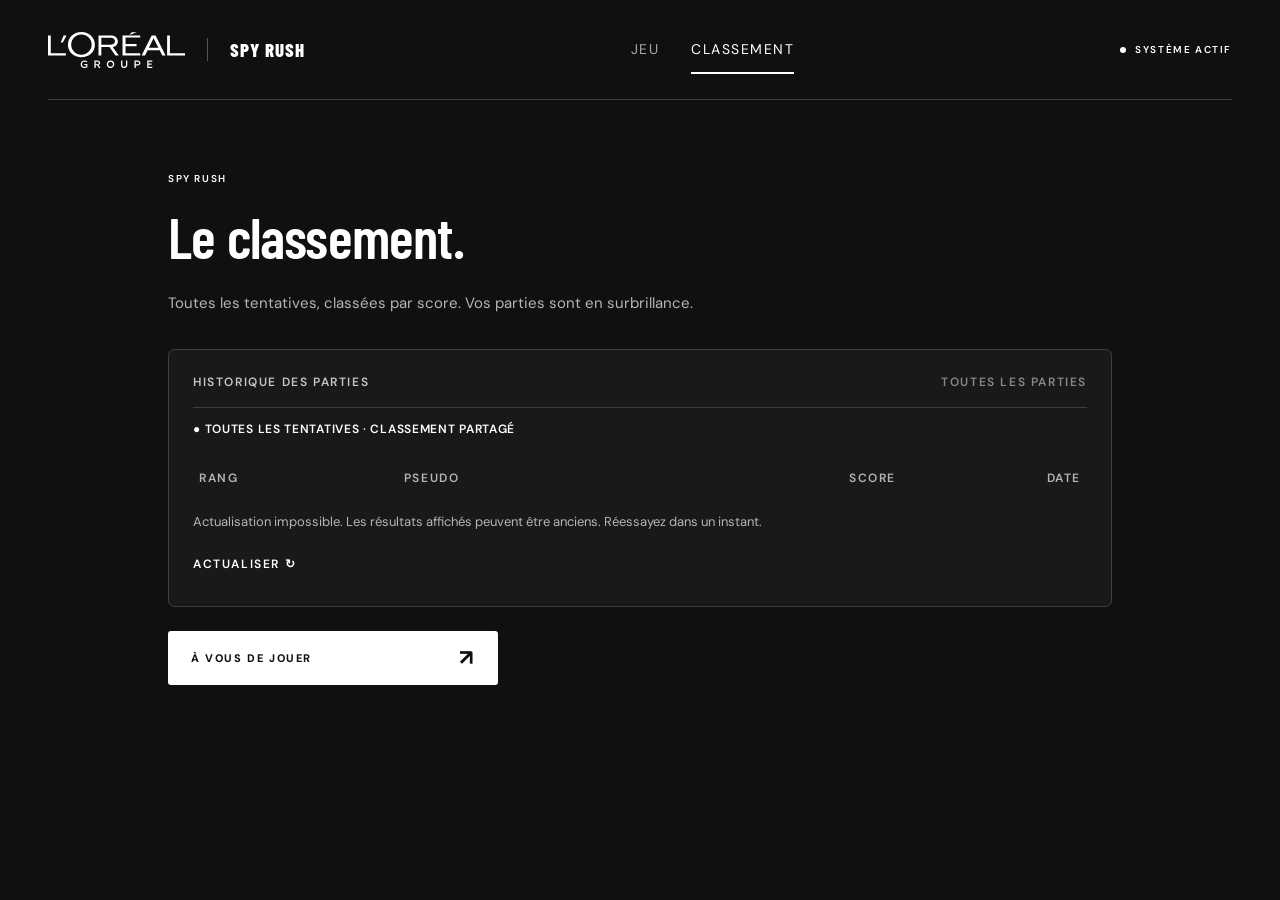
==== classement.html @ 4ac6b14a "Add Spy Rush game with SQLite leaderboard and VPS deployment" ====
<!doctype html><html lang="fr"><head><meta charset="utf-8"><meta name="viewport" content="width=device-width,initial-scale=1"><meta name="theme-color" content="#111111"><title>Classement — Spy Rush · L’Oréal</title><link rel="stylesheet" href="style.css?v=3"></head><body><header class="site-header"><a class="brand" href="./" aria-label="Spy Rush, accueil"><img class="loreal-logo" src="assets/loreal-logo.svg" alt="L’Oréal Groupe"><span class="game-brand">SPY RUSH</span></a><nav class="main-nav" aria-label="Navigation principale"><a href="index.html">Jeu</a><a href="classement.html" aria-current="page">Classement</a></nav><span class="status"><i></i> SYSTÈME ACTIF</span></header><main class="ranking-page"><div class="eyebrow">SPY RUSH</div><h1>Le classement.</h1><p class="lead">Toutes les tentatives, classées par score. Vos parties sont en surbrillance.</p><section class="leaderboard-panel"><div class="panel-heading"><span>HISTORIQUE DES PARTIES</span><span id="attempt-count">TOUTES LES PARTIES</span></div><div id="board-mode" class="board-mode"></div><div class="table-scroll"><table><thead><tr><th scope="col">RANG</th><th scope="col">PSEUDO</th><th scope="col">SCORE</th><th scope="col">DATE</th></tr></thead><tbody id="leaderboard"></tbody></table></div><p id="board-status" class="muted" role="status"></p><p id="updated-at" class="muted"></p><button id="refresh-board" class="text-button">ACTUALISER ↻</button></section><a class="primary ranking-play" href="index.html">À VOUS DE JOUER <span>↗</span></a></main><script src="leaderboard.js?v=3"></script><script src="ranking.js?v=3"></script></body></html>
---- style.css ----
@import url('https://fonts.googleapis.com/css2?family=Barlow+Condensed:wght@500;600;700;800&family=DM+Sans:wght@400;500;600;700&display=swap');
:root{color-scheme:dark;--bg:#151515;--panel:#1e1e1e;--line:#3c3c3c;--text:#eeeeee;--muted:#9c9c9c;--lime:#e7e7e7;--red:#f39782;--display:'Barlow Condensed','Arial Narrow',Impact,sans-serif;--body:'DM Sans',Arial,sans-serif}*{box-sizing:border-box}body{margin:0;background:var(--bg);color:var(--text);font-family:var(--body);min-height:100svh;background-image:radial-gradient(ellipse at 80% 35%,#31313155,transparent 55%)}button,input{font:inherit}button,a,input{-webkit-tap-highlight-color:transparent}button{cursor:pointer}button:disabled{opacity:.5;cursor:default}button:focus-visible,a:focus-visible,input:focus-visible{outline:3px solid var(--lime);outline-offset:5px}[hidden]{display:none!important}.site-header{height:100px;margin:0 auto;width:calc(100% - 96px);max-width:1320px;display:flex;align-items:center;justify-content:space-between;border-bottom:1px solid var(--line)}.brand{color:var(--text);text-decoration:none;font:800 27px var(--display);letter-spacing:1px;display:flex;align-items:center;gap:10px}.brand-icon{color:var(--lime);font-size:36px}.brand-dot{height:6px;width:6px;background:var(--lime);border-radius:50%;align-self:flex-start;margin-top:10px}.header-tag,.status,.eyebrow,.panel-heading,.micro,.bottom-strip,.label,.game-footer,.site-footer,.board-mode,th,.stats span,form label,.text-button{font-size:10px;font-weight:600;letter-spacing:1.6px}.header-tag{color:var(--muted)}.header-tag span{margin:0 15px;color:#5b5b5b}.status{color:var(--lime);display:flex;gap:9px;align-items:center}i,.eyebrow>span{display:inline-block;width:6px;height:6px;background:var(--lime);border-radius:50%}main{max-width:1200px;margin:auto;padding:72px 28px 40px}.home{display:grid;grid-template-columns:1.15fr 1fr;gap:60px;align-items:center}.eyebrow{color:var(--lime);display:flex;align-items:center;gap:10px}h1{font:600 clamp(44px,4.5vw,68px)/1.04 var(--display);letter-spacing:-.8px;margin:26px 0 24px}h1 em{font-style:normal;color:var(--lime)}.lead{font-size:14px;line-height:1.9;color:var(--muted)}.mission-meta{display:flex;gap:33px;margin:32px 0}.mission-meta span{font-size:9px;letter-spacing:1.3px;color:var(--muted);display:flex;align-items:center;gap:9px}.mission-meta b{font:500 31px var(--display);color:var(--text)}.primary{background:var(--lime);border:0;border-radius:3px;color:#202020;padding:19px 23px;display:flex;gap:30px;align-items:center;justify-content:space-between;font-size:11px;letter-spacing:1.6px;font-weight:800;min-width:290px;transition:background .2s,transform .2s}.primary:hover{background:#f4f4f4;transform:translateY(-2px)}.primary span{font-size:22px;line-height:16px}.micro{font-size:8px;color:#888888;margin-top:17px;letter-spacing:1px}.briefing{background:#202020b3;border:1px solid var(--line);border-radius:7px;padding:23px}.panel-heading{display:flex;align-items:center;justify-content:space-between;gap:12px;color:#c6c6c6;font-size:9px;margin-bottom:17px}.small-dot{margin-right:7px}.panel-heading>span:last-child{color:#888888}.target-guide{display:grid;gap:7px}.guide-card{display:flex;align-items:center;gap:14px;border:1px solid #3e3e3e;background:#292929;border-radius:3px;height:80px;padding:0 16px 0 8px}.guide-card.bad{background:#262626;border-color:#3c3c3c}.guide-art{width:58px;height:74px;flex-shrink:0}.guide-art svg{width:100%;height:100%}.guide-copy{display:flex;flex-direction:column;gap:6px}.guide-copy strong{font-size:12px;font-weight:500}.guide-copy span{font-size:10px;color:var(--muted)}.guide-card>b{margin-left:auto;color:var(--lime);font:600 27px var(--display)}.guide-card.bad>b{color:var(--red)}.briefing-note{display:flex;gap:10px;margin-top:15px;color:var(--muted);font-size:10px;line-height:1.7}.briefing-note>span{font-size:16px;color:var(--lime)}.briefing-note p{margin:0}.briefing-note strong{color:#d4d4d4;font-weight:500}.bottom-strip{grid-column:1/-1;border-top:1px solid var(--line);display:flex;justify-content:space-between;padding-top:24px;color:var(--muted);font-size:8px;letter-spacing:1.2px}.bottom-strip i{margin-right:9px;width:4px;height:4px}.site-footer{max-width:1320px;margin:18px auto 0;padding:24px 48px;display:flex;justify-content:space-between;color:#6e6e6e;font-size:8px;letter-spacing:1.1px}.muted{color:var(--muted)}#game{max-width:860px;margin:auto;--accent:var(--lime)}#game[data-level="2"]{--accent:#f0c36f}#game[data-level="3"]{--accent:var(--red)}.game-heading{display:flex;justify-content:space-between;align-items:center}.game-heading #level{color:var(--accent);font-size:11px;letter-spacing:2px}.hud{display:flex;justify-content:space-between;margin:25px 0 16px}.label{display:block;color:var(--muted);font-size:9px}.hud strong{display:block;font:600 64px/1.1 var(--display);font-variant-numeric:tabular-nums}.time-block{text-align:right;color:var(--accent)}.time-track{height:3px;background:var(--line);margin-bottom:24px}.time-track>div{height:100%;background:var(--accent)}.arena-wrap{position:relative}.arena{position:relative;display:grid;grid-template-columns:repeat(4,1fr);gap:12px}.slot{position:relative;height:145px;border:1px solid #3d3d3d;background:radial-gradient(ellipse at bottom,#313131,#1f1f1f 70%);border-radius:5px}.slot:before{content:attr(data-number);position:absolute;top:9px;left:10px;font-size:9px;color:#535353;letter-spacing:1px}.target{position:absolute;inset:0;display:flex;align-items:center;justify-content:center;width:100%;height:100%;background:none;border:0;padding:4px;touch-action:manipulation;animation:pop-in var(--pop-duration) ease-out both}.target svg{height:100%;max-width:100%;pointer-events:none}.target.leaving{animation:pop-out .1s ease-in both}.feedback{position:absolute;transform:translate(-50%,-50%);z-index:5;pointer-events:none;color:var(--lime);font:700 35px var(--display);text-shadow:0 2px 10px #000;animation:float .65s ease-out forwards}.feedback.negative{color:var(--red)}.game-footer{display:flex;justify-content:space-between;gap:20px;margin-top:24px;font-size:8px;color:var(--muted)}.level-banner{position:absolute;top:40%;left:0;right:0;text-align:center;pointer-events:none;opacity:0;font:700 48px var(--display);color:var(--accent);text-shadow:0 3px 16px #000}.announce{animation:announce 1.3s ease-out}.urgent #timer{animation:blink .5s infinite alternate}.shake{animation:shake .22s ease-out}.end{display:grid;grid-template-columns:1fr 1fr;gap:70px;max-width:950px;margin:auto}.end h2{font:600 48px var(--display);margin:18px 0 8px}.end .muted{font-size:12px;line-height:1.8}.final-score{margin:30px 0;display:flex;flex-direction:column;gap:4px}.final-score strong{font:600 88px/1 var(--display);color:var(--lime)}.final-score>span:last-child{font-size:9px;letter-spacing:3px;color:var(--muted)}.stats{display:flex;justify-content:space-between;padding:19px 0;border-top:1px solid var(--line);border-bottom:1px solid var(--line);margin-bottom:26px}.stats strong{display:block;font:600 28px var(--display);margin-bottom:6px}.stats span{font-size:8px;color:var(--muted)}form label{font-size:9px;color:var(--muted)}.form-row{display:flex;margin-top:10px;gap:8px}input{width:100%;min-width:0;padding:15px;background:var(--panel);color:var(--text);border:1px solid var(--line);border-radius:3px}.form-row button{border:0;border-radius:3px;color:var(--bg);background:var(--lime);width:54px;font-size:22px;flex-shrink:0}.form-status{font-size:11px;color:var(--lime);min-height:30px;line-height:1.5}.result-panel .primary{width:100%}.leaderboard-panel{border:1px solid var(--line);border-radius:6px;padding:24px;align-self:start;background:#1f1f1fa0}.board-mode{color:var(--lime);font-size:8px;letter-spacing:.7px;padding:13px 0;border-top:1px solid var(--line)}table{border-collapse:collapse;width:100%;text-align:left;margin-top:8px}th{font-size:8px;color:var(--muted);padding:12px 6px}td{padding:14px 6px;font-size:12px;border-bottom:1px solid #373737;overflow-wrap:anywhere}td:first-child{color:var(--muted);font-size:10px}td:last-child,th:last-child{text-align:right}td:last-child{font:500 21px var(--display)}.player-row{background:#dddddd20;color:var(--lime)}.text-button{padding:10px 0;border:0;background:transparent;color:var(--lime);font-size:9px}@keyframes pop-in{from{opacity:0;transform:translateY(12px) scale(.75)}to{opacity:1;transform:none}}@keyframes pop-out{to{opacity:0;transform:scale(.7)}}@keyframes float{to{opacity:0;transform:translate(-50%,-160%)}}@keyframes shake{25%{transform:translateX(-5px)}75%{transform:translateX(5px)}}@keyframes blink{to{opacity:.4}}@keyframes announce{10%,65%{opacity:1;transform:scale(1)}0%,100%{opacity:0;transform:scale(1.1)}}
@media(min-width:1450px){main{padding-top:100px}}@media(max-width:900px){.home{gap:30px}.site-header{width:calc(100% - 48px);height:80px}.header-tag{display:none}.mission-meta{gap:18px}main{padding-top:45px}.end{gap:30px}.site-footer{padding:24px}.bottom-strip>span:last-child{display:none}}@media(max-width:640px){main{padding:32px 20px 18px}.site-header{width:calc(100% - 40px);height:72px}.brand{font-size:23px}.status{font-size:8px;letter-spacing:1px}.home,.end{grid-template-columns:1fr;gap:32px}h1{font-size:47px;margin-top:23px}.eyebrow{font-size:8px;letter-spacing:1.1px}.lead{font-size:12px}.desktop{display:none}.mission-meta{gap:26px;margin:26px 0}.mission-meta span{font-size:8px}.primary{width:100%;min-width:0}.micro{font-size:7px;letter-spacing:.7px}.briefing{padding:17px}.guide-card{height:75px}.bottom-strip{padding-top:20px;font-size:7px}.site-footer{padding:20px;font-size:7px}.site-footer>span:last-child{display:none}.arena{grid-template-columns:repeat(3,1fr);gap:8px}.slot{height:112px}.hud strong{font-size:52px}.hud{margin-top:20px}.time-track{margin-bottom:16px}.game-footer{font-size:7px;line-height:1.6}.game-footer>span:last-child{display:none}.end h2{font-size:43px}.leaderboard-panel{padding:20px}}
@media(prefers-reduced-motion:reduce){*,*:before,*:after{scroll-behavior:auto!important}.target{animation:none}.target.leaving{opacity:.3}.shake{animation:none}.urgent #timer{animation:none;color:var(--red)}.feedback{animation:float .15s forwards}.announce{animation:announce 1.3s linear}.primary{transition:none}}

/* L’Oréal Groupe: monochrome identity, original logo proportions. */
:root{--bg:#101010;--panel:#1b1b1b;--line:#3d3d3d;--text:#fff;--muted:#b5b5b5;--lime:#fff}
body{background:#101010}.site-header{gap:24px}.brand{gap:22px}.loreal-logo{width:137px;height:36px;filter:invert(1);object-fit:contain}.game-brand{font-size:19px;border-left:1px solid #555;padding-left:22px;white-space:nowrap}.main-nav{display:flex;gap:32px;align-items:center}.main-nav a{color:#aaa;text-decoration:none;text-transform:uppercase;font-size:14px;letter-spacing:1.5px;padding:14px 0;border-bottom:2px solid transparent}.main-nav a:hover,.main-nav a[aria-current=page]{color:#fff;border-color:#fff}.primary{background:#fff;color:#111}.primary:hover{background:#dedede}.form-row button{color:#111}.briefing,.leaderboard-panel{background:#191919}.guide-card,.guide-card.bad{background:#242424;border-color:#414141}.guide-card.good>b{color:#fff}.guide-art svg,.target svg{filter:grayscale(1)}.target{color:#fff}.slot{background:radial-gradient(ellipse at bottom,#383838,#191919 70%);border-color:#424242}.slot:before{color:#999}.player-row{background:#ffffff16;color:#fff}.player-note{font-size:12px;color:var(--muted);line-height:1.6;margin:10px 0 18px}#player-form{max-width:390px}#player-name{margin-top:10px}#player-form label{font-size:12px}.ranking-page{max-width:860px}.ranking-page h1{margin:22px 0}.ranking-page .leaderboard-panel{margin-top:32px}.ranking-play{max-width:330px;margin-top:24px;text-decoration:none}.ranking-page td{font-size:16px;padding:20px 10px}.ranking-page td:last-child{font-size:25px}.ranking-page th{font-size:12px}.ranking-page .muted{font-size:13px;line-height:1.7}.ranking-page .board-mode,.ranking-page .panel-heading,.ranking-page .text-button{font-size:12px}.feedback{color:#fff}
@media(max-width:640px){.site-header{height:auto;min-height:112px;flex-wrap:wrap;gap:10px;padding:17px 0 10px}.brand{gap:14px}.loreal-logo{width:112px;height:30px}.game-brand{font-size:17px;padding-left:14px}.main-nav{order:3;width:100%;gap:28px}.main-nav a{font-size:13px;padding:8px 0}.status{font-size:7px;letter-spacing:.4px}.ranking-page td{font-size:14px}.ranking-page th{font-size:10px}.ranking-page .board-mode{font-size:10px}.ranking-page .leaderboard-panel{padding:16px}}
/* Attempt history: distinguish this browser's player, including repeated names. */
.table-scroll{overflow-x:auto}.end .table-scroll{max-height:530px;overflow:auto}.player-row{background:#ffffff20}.player-row td:first-child{box-shadow:inset 3px 0 #fff;color:#fff}.ranking-page td:nth-child(3){font:500 25px var(--display);text-align:right}.ranking-page td:last-child{font:400 12px var(--body);color:var(--muted);white-space:nowrap}.ranking-page th:nth-child(3){text-align:right}.ranking-page{max-width:1000px}.ranking-page .lead{font-size:15px}
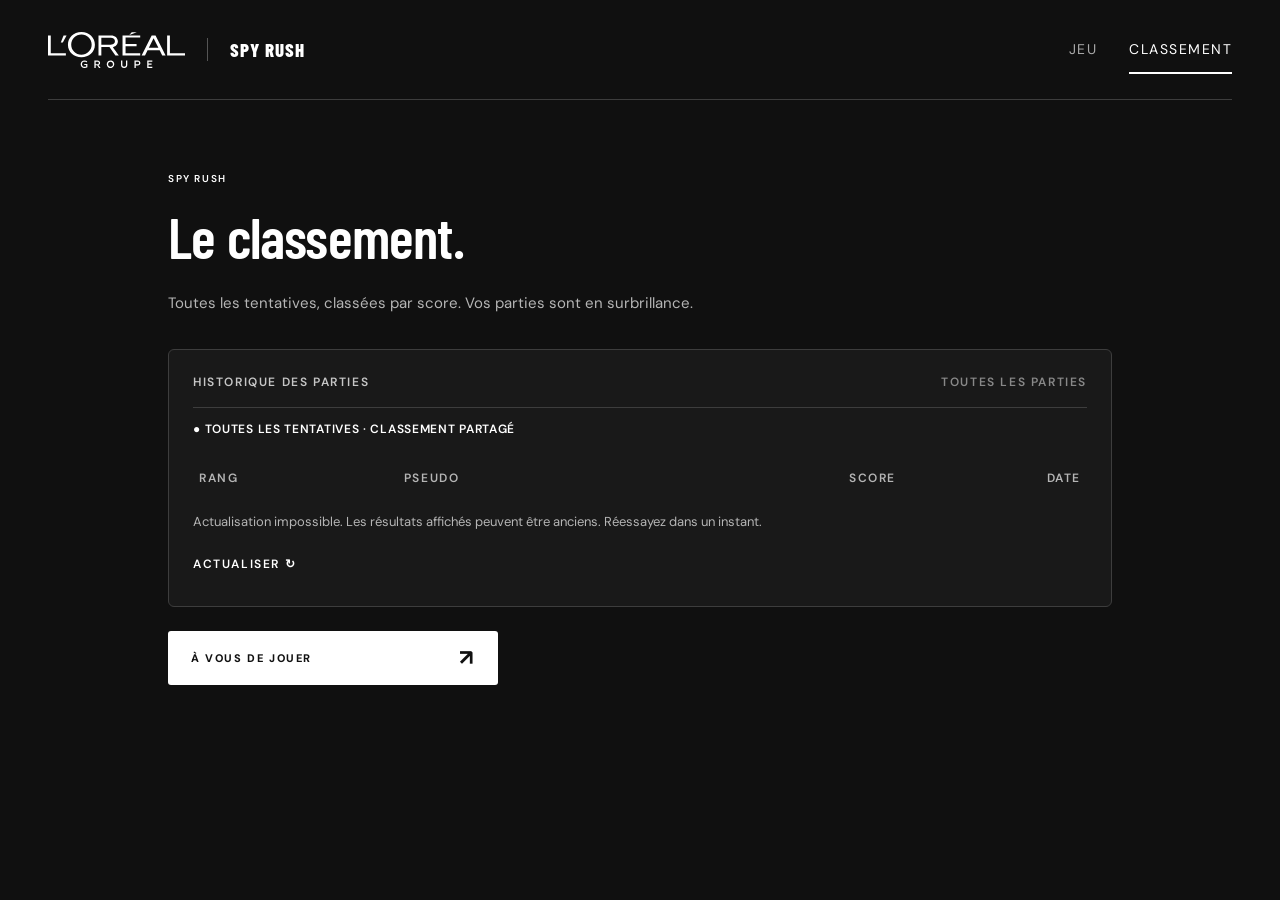
==== commit a3ce38bd: "Update targets, simplify screens and add click sound effects" ====
--- a/classement.html
+++ b/classement.html
@@ -1 +1 @@
-<!doctype html><html lang="fr"><head><meta charset="utf-8"><meta name="viewport" content="width=device-width,initial-scale=1"><meta name="theme-color" content="#111111"><title>Classement — Spy Rush · L’Oréal</title><link rel="stylesheet" href="style.css?v=3"></head><body><header class="site-header"><a class="brand" href="./" aria-label="Spy Rush, accueil"><img class="loreal-logo" src="assets/loreal-logo.svg" alt="L’Oréal Groupe"><span class="game-brand">SPY RUSH</span></a><nav class="main-nav" aria-label="Navigation principale"><a href="index.html">Jeu</a><a href="classement.html" aria-current="page">Classement</a></nav><span class="status"><i></i> SYSTÈME ACTIF</span></header><main class="ranking-page"><div class="eyebrow">SPY RUSH</div><h1>Le classement.</h1><p class="lead">Toutes les tentatives, classées par score. Vos parties sont en surbrillance.</p><section class="leaderboard-panel"><div class="panel-heading"><span>HISTORIQUE DES PARTIES</span><span id="attempt-count">TOUTES LES PARTIES</span></div><div id="board-mode" class="board-mode"></div><div class="table-scroll"><table><thead><tr><th scope="col">RANG</th><th scope="col">PSEUDO</th><th scope="col">SCORE</th><th scope="col">DATE</th></tr></thead><tbody id="leaderboard"></tbody></table></div><p id="board-status" class="muted" role="status"></p><p id="updated-at" class="muted"></p><button id="refresh-board" class="text-button">ACTUALISER ↻</button></section><a class="primary ranking-play" href="index.html">À VOUS DE JOUER <span>↗</span></a></main><script src="leaderboard.js?v=3"></script><script src="ranking.js?v=3"></script></body></html>+<!doctype html><html lang="fr"><head><meta charset="utf-8"><meta name="viewport" content="width=device-width,initial-scale=1"><meta name="theme-color" content="#111111"><title>Classement — Spy Rush · L’Oréal</title><link rel="stylesheet" href="style.css?v=4"></head><body><header class="site-header"><a class="brand" href="./" aria-label="Spy Rush, accueil"><img class="loreal-logo" src="assets/loreal-logo.svg" alt="L’Oréal Groupe"><span class="game-brand">SPY RUSH</span></a><nav class="main-nav" aria-label="Navigation principale"><a href="index.html">Jeu</a><a href="classement.html" aria-current="page">Classement</a></nav></header><main class="ranking-page"><div class="eyebrow">SPY RUSH</div><h1>Le classement.</h1><p class="lead">Toutes les tentatives, classées par score. Vos parties sont en surbrillance.</p><section class="leaderboard-panel"><div class="panel-heading"><span>HISTORIQUE DES PARTIES</span><span id="attempt-count">TOUTES LES PARTIES</span></div><div id="board-mode" class="board-mode"></div><div class="table-scroll"><table><thead><tr><th scope="col">RANG</th><th scope="col">PSEUDO</th><th scope="col">SCORE</th><th scope="col">DATE</th></tr></thead><tbody id="leaderboard"></tbody></table></div><p id="board-status" class="muted" role="status"></p><p id="updated-at" class="muted"></p><button id="refresh-board" class="text-button">ACTUALISER ↻</button></section><a class="primary ranking-play" href="index.html">À VOUS DE JOUER <span>↗</span></a></main><script src="leaderboard.js?v=4"></script><script src="ranking.js?v=4"></script></body></html>
--- a/style.css
+++ b/style.css
@@ -9,3 +9,6 @@
 @media(max-width:640px){.site-header{height:auto;min-height:112px;flex-wrap:wrap;gap:10px;padding:17px 0 10px}.brand{gap:14px}.loreal-logo{width:112px;height:30px}.game-brand{font-size:17px;padding-left:14px}.main-nav{order:3;width:100%;gap:28px}.main-nav a{font-size:13px;padding:8px 0}.status{font-size:7px;letter-spacing:.4px}.ranking-page td{font-size:14px}.ranking-page th{font-size:10px}.ranking-page .board-mode{font-size:10px}.ranking-page .leaderboard-panel{padding:16px}}
 /* Attempt history: distinguish this browser's player, including repeated names. */
 .table-scroll{overflow-x:auto}.end .table-scroll{max-height:530px;overflow:auto}.player-row{background:#ffffff20}.player-row td:first-child{box-shadow:inset 3px 0 #fff;color:#fff}.ranking-page td:nth-child(3){font:500 25px var(--display);text-align:right}.ranking-page td:last-child{font:400 12px var(--body);color:var(--muted);white-space:nowrap}.ranking-page th:nth-child(3){text-align:right}.ranking-page{max-width:1000px}.ranking-page .lead{font-size:15px}
+
+/* Descriptions longues et relance immédiate. */
+.guide-card{height:auto;min-height:80px;padding-top:8px;padding-bottom:8px}.guide-copy{min-width:0}.guide-copy span{line-height:1.5}.guide-card>b{flex-shrink:0}.retry-button{margin-bottom:26px}
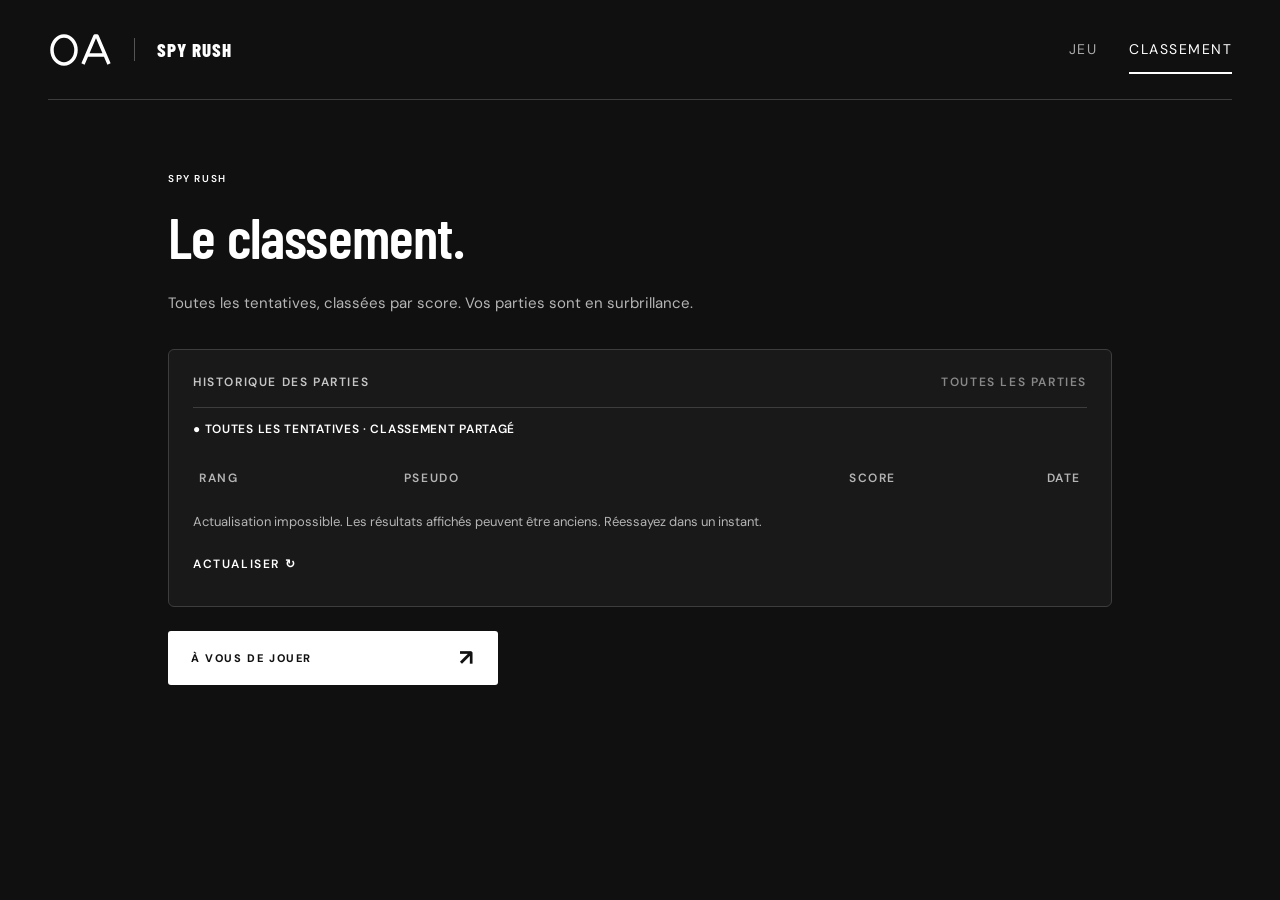
==== commit 0e6f709f: "fix: apply cybersecurity requirements for Spy Rush" ====
--- a/classement.html
+++ b/classement.html
@@ -1 +1 @@
-<!doctype html><html lang="fr"><head><meta charset="utf-8"><meta name="viewport" content="width=device-width,initial-scale=1"><meta name="theme-color" content="#111111"><title>Classement — Spy Rush · L’Oréal</title><link rel="stylesheet" href="style.css?v=4"></head><body><header class="site-header"><a class="brand" href="./" aria-label="Spy Rush, accueil"><img class="loreal-logo" src="assets/loreal-logo.svg" alt="L’Oréal Groupe"><span class="game-brand">SPY RUSH</span></a><nav class="main-nav" aria-label="Navigation principale"><a href="index.html">Jeu</a><a href="classement.html" aria-current="page">Classement</a></nav></header><main class="ranking-page"><div class="eyebrow">SPY RUSH</div><h1>Le classement.</h1><p class="lead">Toutes les tentatives, classées par score. Vos parties sont en surbrillance.</p><section class="leaderboard-panel"><div class="panel-heading"><span>HISTORIQUE DES PARTIES</span><span id="attempt-count">TOUTES LES PARTIES</span></div><div id="board-mode" class="board-mode"></div><div class="table-scroll"><table><thead><tr><th scope="col">RANG</th><th scope="col">PSEUDO</th><th scope="col">SCORE</th><th scope="col">DATE</th></tr></thead><tbody id="leaderboard"></tbody></table></div><p id="board-status" class="muted" role="status"></p><p id="updated-at" class="muted"></p><button id="refresh-board" class="text-button">ACTUALISER ↻</button></section><a class="primary ranking-play" href="index.html">À VOUS DE JOUER <span>↗</span></a></main><script src="leaderboard.js?v=4"></script><script src="ranking.js?v=4"></script></body></html>+<!doctype html><html lang="fr"><head><meta name="robots" content="noindex, nofollow"><meta charset="utf-8"><meta name="viewport" content="width=device-width,initial-scale=1"><meta name="theme-color" content="#111111"><title>Classement — Spy Rush</title><link rel="stylesheet" href="style.css?v=6"></head><body><header class="site-header"><a class="brand" href="./" aria-label="Spy Rush, accueil"><img class="oa-logo" src="assets/oa-logo.svg" alt="OA"><span class="game-brand">SPY RUSH</span></a><nav class="main-nav" aria-label="Navigation principale"><a href="index.html">Jeu</a><a href="classement.html" aria-current="page">Classement</a></nav></header><main class="ranking-page"><div class="eyebrow">SPY RUSH</div><h1>Le classement.</h1><p class="lead">Toutes les tentatives, classées par score. Vos parties sont en surbrillance.</p><section class="leaderboard-panel"><div class="panel-heading"><span>HISTORIQUE DES PARTIES</span><span id="attempt-count">TOUTES LES PARTIES</span></div><div id="board-mode" class="board-mode"></div><div class="table-scroll"><table><thead><tr><th scope="col">RANG</th><th scope="col">PSEUDO</th><th scope="col">SCORE</th><th scope="col">DATE</th></tr></thead><tbody id="leaderboard"></tbody></table></div><p id="board-status" class="muted" role="status"></p><p id="updated-at" class="muted"></p><button id="refresh-board" class="text-button">ACTUALISER ↻</button></section><a class="primary ranking-play" href="index.html">À VOUS DE JOUER <span>↗</span></a></main><script src="leaderboard.js?v=4"></script><script src="ranking.js?v=4"></script></body></html>
--- a/style.css
+++ b/style.css
@@ -1,14 +1,18 @@
 @import url('https://fonts.googleapis.com/css2?family=Barlow+Condensed:wght@500;600;700;800&family=DM+Sans:wght@400;500;600;700&display=swap');
-:root{color-scheme:dark;--bg:#151515;--panel:#1e1e1e;--line:#3c3c3c;--text:#eeeeee;--muted:#9c9c9c;--lime:#e7e7e7;--red:#f39782;--display:'Barlow Condensed','Arial Narrow',Impact,sans-serif;--body:'DM Sans',Arial,sans-serif}*{box-sizing:border-box}body{margin:0;background:var(--bg);color:var(--text);font-family:var(--body);min-height:100svh;background-image:radial-gradient(ellipse at 80% 35%,#31313155,transparent 55%)}button,input{font:inherit}button,a,input{-webkit-tap-highlight-color:transparent}button{cursor:pointer}button:disabled{opacity:.5;cursor:default}button:focus-visible,a:focus-visible,input:focus-visible{outline:3px solid var(--lime);outline-offset:5px}[hidden]{display:none!important}.site-header{height:100px;margin:0 auto;width:calc(100% - 96px);max-width:1320px;display:flex;align-items:center;justify-content:space-between;border-bottom:1px solid var(--line)}.brand{color:var(--text);text-decoration:none;font:800 27px var(--display);letter-spacing:1px;display:flex;align-items:center;gap:10px}.brand-icon{color:var(--lime);font-size:36px}.brand-dot{height:6px;width:6px;background:var(--lime);border-radius:50%;align-self:flex-start;margin-top:10px}.header-tag,.status,.eyebrow,.panel-heading,.micro,.bottom-strip,.label,.game-footer,.site-footer,.board-mode,th,.stats span,form label,.text-button{font-size:10px;font-weight:600;letter-spacing:1.6px}.header-tag{color:var(--muted)}.header-tag span{margin:0 15px;color:#5b5b5b}.status{color:var(--lime);display:flex;gap:9px;align-items:center}i,.eyebrow>span{display:inline-block;width:6px;height:6px;background:var(--lime);border-radius:50%}main{max-width:1200px;margin:auto;padding:72px 28px 40px}.home{display:grid;grid-template-columns:1.15fr 1fr;gap:60px;align-items:center}.eyebrow{color:var(--lime);display:flex;align-items:center;gap:10px}h1{font:600 clamp(44px,4.5vw,68px)/1.04 var(--display);letter-spacing:-.8px;margin:26px 0 24px}h1 em{font-style:normal;color:var(--lime)}.lead{font-size:14px;line-height:1.9;color:var(--muted)}.mission-meta{display:flex;gap:33px;margin:32px 0}.mission-meta span{font-size:9px;letter-spacing:1.3px;color:var(--muted);display:flex;align-items:center;gap:9px}.mission-meta b{font:500 31px var(--display);color:var(--text)}.primary{background:var(--lime);border:0;border-radius:3px;color:#202020;padding:19px 23px;display:flex;gap:30px;align-items:center;justify-content:space-between;font-size:11px;letter-spacing:1.6px;font-weight:800;min-width:290px;transition:background .2s,transform .2s}.primary:hover{background:#f4f4f4;transform:translateY(-2px)}.primary span{font-size:22px;line-height:16px}.micro{font-size:8px;color:#888888;margin-top:17px;letter-spacing:1px}.briefing{background:#202020b3;border:1px solid var(--line);border-radius:7px;padding:23px}.panel-heading{display:flex;align-items:center;justify-content:space-between;gap:12px;color:#c6c6c6;font-size:9px;margin-bottom:17px}.small-dot{margin-right:7px}.panel-heading>span:last-child{color:#888888}.target-guide{display:grid;gap:7px}.guide-card{display:flex;align-items:center;gap:14px;border:1px solid #3e3e3e;background:#292929;border-radius:3px;height:80px;padding:0 16px 0 8px}.guide-card.bad{background:#262626;border-color:#3c3c3c}.guide-art{width:58px;height:74px;flex-shrink:0}.guide-art svg{width:100%;height:100%}.guide-copy{display:flex;flex-direction:column;gap:6px}.guide-copy strong{font-size:12px;font-weight:500}.guide-copy span{font-size:10px;color:var(--muted)}.guide-card>b{margin-left:auto;color:var(--lime);font:600 27px var(--display)}.guide-card.bad>b{color:var(--red)}.briefing-note{display:flex;gap:10px;margin-top:15px;color:var(--muted);font-size:10px;line-height:1.7}.briefing-note>span{font-size:16px;color:var(--lime)}.briefing-note p{margin:0}.briefing-note strong{color:#d4d4d4;font-weight:500}.bottom-strip{grid-column:1/-1;border-top:1px solid var(--line);display:flex;justify-content:space-between;padding-top:24px;color:var(--muted);font-size:8px;letter-spacing:1.2px}.bottom-strip i{margin-right:9px;width:4px;height:4px}.site-footer{max-width:1320px;margin:18px auto 0;padding:24px 48px;display:flex;justify-content:space-between;color:#6e6e6e;font-size:8px;letter-spacing:1.1px}.muted{color:var(--muted)}#game{max-width:860px;margin:auto;--accent:var(--lime)}#game[data-level="2"]{--accent:#f0c36f}#game[data-level="3"]{--accent:var(--red)}.game-heading{display:flex;justify-content:space-between;align-items:center}.game-heading #level{color:var(--accent);font-size:11px;letter-spacing:2px}.hud{display:flex;justify-content:space-between;margin:25px 0 16px}.label{display:block;color:var(--muted);font-size:9px}.hud strong{display:block;font:600 64px/1.1 var(--display);font-variant-numeric:tabular-nums}.time-block{text-align:right;color:var(--accent)}.time-track{height:3px;background:var(--line);margin-bottom:24px}.time-track>div{height:100%;background:var(--accent)}.arena-wrap{position:relative}.arena{position:relative;display:grid;grid-template-columns:repeat(4,1fr);gap:12px}.slot{position:relative;height:145px;border:1px solid #3d3d3d;background:radial-gradient(ellipse at bottom,#313131,#1f1f1f 70%);border-radius:5px}.slot:before{content:attr(data-number);position:absolute;top:9px;left:10px;font-size:9px;color:#535353;letter-spacing:1px}.target{position:absolute;inset:0;display:flex;align-items:center;justify-content:center;width:100%;height:100%;background:none;border:0;padding:4px;touch-action:manipulation;animation:pop-in var(--pop-duration) ease-out both}.target svg{height:100%;max-width:100%;pointer-events:none}.target.leaving{animation:pop-out .1s ease-in both}.feedback{position:absolute;transform:translate(-50%,-50%);z-index:5;pointer-events:none;color:var(--lime);font:700 35px var(--display);text-shadow:0 2px 10px #000;animation:float .65s ease-out forwards}.feedback.negative{color:var(--red)}.game-footer{display:flex;justify-content:space-between;gap:20px;margin-top:24px;font-size:8px;color:var(--muted)}.level-banner{position:absolute;top:40%;left:0;right:0;text-align:center;pointer-events:none;opacity:0;font:700 48px var(--display);color:var(--accent);text-shadow:0 3px 16px #000}.announce{animation:announce 1.3s ease-out}.urgent #timer{animation:blink .5s infinite alternate}.shake{animation:shake .22s ease-out}.end{display:grid;grid-template-columns:1fr 1fr;gap:70px;max-width:950px;margin:auto}.end h2{font:600 48px var(--display);margin:18px 0 8px}.end .muted{font-size:12px;line-height:1.8}.final-score{margin:30px 0;display:flex;flex-direction:column;gap:4px}.final-score strong{font:600 88px/1 var(--display);color:var(--lime)}.final-score>span:last-child{font-size:9px;letter-spacing:3px;color:var(--muted)}.stats{display:flex;justify-content:space-between;padding:19px 0;border-top:1px solid var(--line);border-bottom:1px solid var(--line);margin-bottom:26px}.stats strong{display:block;font:600 28px var(--display);margin-bottom:6px}.stats span{font-size:8px;color:var(--muted)}form label{font-size:9px;color:var(--muted)}.form-row{display:flex;margin-top:10px;gap:8px}input{width:100%;min-width:0;padding:15px;background:var(--panel);color:var(--text);border:1px solid var(--line);border-radius:3px}.form-row button{border:0;border-radius:3px;color:var(--bg);background:var(--lime);width:54px;font-size:22px;flex-shrink:0}.form-status{font-size:11px;color:var(--lime);min-height:30px;line-height:1.5}.result-panel .primary{width:100%}.leaderboard-panel{border:1px solid var(--line);border-radius:6px;padding:24px;align-self:start;background:#1f1f1fa0}.board-mode{color:var(--lime);font-size:8px;letter-spacing:.7px;padding:13px 0;border-top:1px solid var(--line)}table{border-collapse:collapse;width:100%;text-align:left;margin-top:8px}th{font-size:8px;color:var(--muted);padding:12px 6px}td{padding:14px 6px;font-size:12px;border-bottom:1px solid #373737;overflow-wrap:anywhere}td:first-child{color:var(--muted);font-size:10px}td:last-child,th:last-child{text-align:right}td:last-child{font:500 21px var(--display)}.player-row{background:#dddddd20;color:var(--lime)}.text-button{padding:10px 0;border:0;background:transparent;color:var(--lime);font-size:9px}@keyframes pop-in{from{opacity:0;transform:translateY(12px) scale(.75)}to{opacity:1;transform:none}}@keyframes pop-out{to{opacity:0;transform:scale(.7)}}@keyframes float{to{opacity:0;transform:translate(-50%,-160%)}}@keyframes shake{25%{transform:translateX(-5px)}75%{transform:translateX(5px)}}@keyframes blink{to{opacity:.4}}@keyframes announce{10%,65%{opacity:1;transform:scale(1)}0%,100%{opacity:0;transform:scale(1.1)}}
+:root{color-scheme:dark;--bg:#151515;--panel:#1e1e1e;--line:#3c3c3c;--text:#eeeeee;--muted:#9c9c9c;--lime:#e7e7e7;--red:#f39782;--display:'Barlow Condensed','Arial Narrow',Impact,sans-serif;--body:'DM Sans',Arial,sans-serif}*{box-sizing:border-box}body{margin:0;background:var(--bg);color:var(--text);font-family:var(--body);min-height:100svh;background-image:radial-gradient(ellipse at 80% 35%,#31313155,transparent 55%)}button,input{font:inherit}button,a,input{-webkit-tap-highlight-color:transparent}button{cursor:pointer}button:disabled{opacity:.5;cursor:default}button:focus-visible,a:focus-visible,input:focus-visible{outline:3px solid var(--lime);outline-offset:5px}[hidden]{display:none!important}.site-header{height:100px;margin:0 auto;width:calc(100% - 96px);max-width:1320px;display:flex;align-items:center;justify-content:space-between;border-bottom:1px solid var(--line)}.brand{color:var(--text);text-decoration:none;font:800 27px var(--display);letter-spacing:1px;display:flex;align-items:center;gap:10px}.brand-icon{color:var(--lime);font-size:36px}.brand-dot{height:6px;width:6px;background:var(--lime);border-radius:50%;align-self:flex-start;margin-top:10px}.header-tag,.status,.eyebrow,.panel-heading,.micro,.bottom-strip,.label,.game-footer,.site-footer,.board-mode,th,.stats span,form label,.text-button{font-size:10px;font-weight:600;letter-spacing:1.6px}.header-tag{color:var(--muted)}.header-tag span{margin:0 15px;color:#5b5b5b}.status{color:var(--lime);display:flex;gap:9px;align-items:center}i,.eyebrow>span{display:inline-block;width:6px;height:6px;background:var(--lime);border-radius:50%}main{max-width:1200px;margin:auto;padding:72px 28px 40px}.home{display:grid;grid-template-columns:1.15fr 1fr;gap:60px;align-items:center}.eyebrow{color:var(--lime);display:flex;align-items:center;gap:10px}h1{font:600 clamp(44px,4.5vw,68px)/1.04 var(--display);letter-spacing:-.8px;margin:26px 0 24px}h1 em{font-style:normal;color:var(--lime)}.lead{font-size:14px;line-height:1.9;color:var(--muted)}.mission-meta{display:flex;gap:33px;margin:32px 0}.mission-meta span{font-size:9px;letter-spacing:1.3px;color:var(--muted);display:flex;align-items:center;gap:9px}.mission-meta b{font:500 31px var(--display);color:var(--text)}.primary{background:var(--lime);border:0;border-radius:3px;color:#202020;padding:19px 23px;display:flex;gap:30px;align-items:center;justify-content:space-between;font-size:11px;letter-spacing:1.6px;font-weight:800;min-width:290px;transition:background .2s,transform .2s}.primary:hover{background:#f4f4f4;transform:translateY(-2px)}.primary span{font-size:22px;line-height:16px}.micro{font-size:8px;color:#888888;margin-top:17px;letter-spacing:1px}.briefing{background:#202020b3;border:1px solid var(--line);border-radius:7px;padding:23px}.panel-heading{display:flex;align-items:center;justify-content:space-between;gap:12px;color:#c6c6c6;font-size:9px;margin-bottom:17px}.small-dot{margin-right:7px}.panel-heading>span:last-child{color:#888888}.target-guide{display:grid;gap:7px}.guide-card{display:flex;align-items:center;gap:14px;border:1px solid #3e3e3e;background:#292929;border-radius:3px;height:80px;padding:0 16px 0 8px}.guide-card.bad{background:#262626;border-color:#3c3c3c}.guide-art{width:58px;height:74px;flex-shrink:0}.guide-art svg{width:100%;height:100%}.guide-copy{display:flex;flex-direction:column;gap:6px}.guide-copy strong{font-size:12px;font-weight:500}.guide-copy span{font-size:10px;color:var(--muted)}.guide-card>b{margin-left:auto;color:var(--lime);font:600 27px var(--display)}.guide-card.bad>b{color:var(--red)}.briefing-note{display:flex;gap:10px;margin-top:15px;color:var(--muted);font-size:10px;line-height:1.7}.briefing-note>span{font-size:16px;color:var(--lime)}.briefing-note p{margin:0}.briefing-note strong{color:#d4d4d4;font-weight:500}.bottom-strip{grid-column:1/-1;border-top:1px solid var(--line);display:flex;justify-content:space-between;padding-top:24px;color:var(--muted);font-size:8px;letter-spacing:1.2px}.bottom-strip i{margin-right:9px;width:4px;height:4px}.site-footer{max-width:1320px;margin:18px auto 0;padding:24px 48px;display:flex;justify-content:space-between;color:#6e6e6e;font-size:8px;letter-spacing:1.1px}.muted{color:var(--muted)}#game{max-width:860px;margin:auto;--accent:var(--lime)}#game[data-level="2"]{--accent:#f0c36f}#game[data-level="3"]{--accent:var(--red)}.game-heading{display:flex;justify-content:space-between;align-items:center}.game-heading #level{color:var(--accent);font-size:11px;letter-spacing:2px}.hud{display:flex;justify-content:space-between;margin:25px 0 16px}.label{display:block;color:var(--muted);font-size:9px}.hud strong{display:block;font:600 64px/1.1 var(--display);font-variant-numeric:tabular-nums}.time-block{text-align:right;color:var(--accent)}.time-track{height:3px;background:var(--line);margin-bottom:24px}.time-track>div{height:100%;background:var(--accent)}.arena-wrap{position:relative}.arena{position:relative;display:grid;grid-template-columns:repeat(4,1fr);gap:12px}.slot{position:relative;height:145px;border:1px solid #3d3d3d;background:radial-gradient(ellipse at bottom,#313131,#1f1f1f 70%);border-radius:5px}.target{position:absolute;inset:0;display:flex;align-items:center;justify-content:center;width:100%;height:100%;background:none;border:0;padding:4px;touch-action:manipulation;animation:pop-in var(--pop-duration) ease-out both}.target svg{height:100%;max-width:100%;pointer-events:none}.target.leaving{animation:pop-out .1s ease-in both}.feedback{position:absolute;transform:translate(-50%,-50%);z-index:5;pointer-events:none;color:var(--lime);font:700 35px var(--display);text-shadow:0 2px 10px #000;animation:float .65s ease-out forwards}.feedback.negative{color:var(--red)}.game-footer{display:flex;justify-content:space-between;gap:20px;margin-top:24px;font-size:8px;color:var(--muted)}.level-banner{position:absolute;top:40%;left:0;right:0;text-align:center;pointer-events:none;opacity:0;font:700 48px var(--display);color:var(--accent);text-shadow:0 3px 16px #000}.announce{animation:announce 1.3s ease-out}.urgent #timer{animation:blink .5s infinite alternate}.shake{animation:shake .22s ease-out}.end{display:grid;grid-template-columns:1fr 1fr;gap:70px;max-width:950px;margin:auto}.end h2{font:600 48px var(--display);margin:18px 0 8px}.end .muted{font-size:12px;line-height:1.8}.final-score{margin:30px 0;display:flex;flex-direction:column;gap:4px}.final-score strong{font:600 88px/1 var(--display);color:var(--lime)}.final-score>span:last-child{font-size:9px;letter-spacing:3px;color:var(--muted)}.stats{display:flex;justify-content:space-between;padding:19px 0;border-top:1px solid var(--line);border-bottom:1px solid var(--line);margin-bottom:26px}.stats strong{display:block;font:600 28px var(--display);margin-bottom:6px}.stats span{font-size:8px;color:var(--muted)}form label{font-size:9px;color:var(--muted)}.form-row{display:flex;margin-top:10px;gap:8px}input{width:100%;min-width:0;padding:15px;background:var(--panel);color:var(--text);border:1px solid var(--line);border-radius:3px}.form-row button{border:0;border-radius:3px;color:var(--bg);background:var(--lime);width:54px;font-size:22px;flex-shrink:0}.form-status{font-size:11px;color:var(--lime);min-height:30px;line-height:1.5}.result-panel .primary{width:100%}.leaderboard-panel{border:1px solid var(--line);border-radius:6px;padding:24px;align-self:start;background:#1f1f1fa0}.board-mode{color:var(--lime);font-size:8px;letter-spacing:.7px;padding:13px 0;border-top:1px solid var(--line)}table{border-collapse:collapse;width:100%;text-align:left;margin-top:8px}th{font-size:8px;color:var(--muted);padding:12px 6px}td{padding:14px 6px;font-size:12px;border-bottom:1px solid #373737;overflow-wrap:anywhere}td:first-child{color:var(--muted);font-size:10px}td:last-child,th:last-child{text-align:right}td:last-child{font:500 21px var(--display)}.player-row{background:#dddddd20;color:var(--lime)}.text-button{padding:10px 0;border:0;background:transparent;color:var(--lime);font-size:9px}@keyframes pop-in{from{opacity:0;transform:translateY(12px) scale(.75)}to{opacity:1;transform:none}}@keyframes pop-out{to{opacity:0;transform:scale(.7)}}@keyframes float{to{opacity:0;transform:translate(-50%,-160%)}}@keyframes shake{25%{transform:translateX(-5px)}75%{transform:translateX(5px)}}@keyframes blink{to{opacity:.4}}@keyframes announce{10%,65%{opacity:1;transform:scale(1)}0%,100%{opacity:0;transform:scale(1.1)}}
 @media(min-width:1450px){main{padding-top:100px}}@media(max-width:900px){.home{gap:30px}.site-header{width:calc(100% - 48px);height:80px}.header-tag{display:none}.mission-meta{gap:18px}main{padding-top:45px}.end{gap:30px}.site-footer{padding:24px}.bottom-strip>span:last-child{display:none}}@media(max-width:640px){main{padding:32px 20px 18px}.site-header{width:calc(100% - 40px);height:72px}.brand{font-size:23px}.status{font-size:8px;letter-spacing:1px}.home,.end{grid-template-columns:1fr;gap:32px}h1{font-size:47px;margin-top:23px}.eyebrow{font-size:8px;letter-spacing:1.1px}.lead{font-size:12px}.desktop{display:none}.mission-meta{gap:26px;margin:26px 0}.mission-meta span{font-size:8px}.primary{width:100%;min-width:0}.micro{font-size:7px;letter-spacing:.7px}.briefing{padding:17px}.guide-card{height:75px}.bottom-strip{padding-top:20px;font-size:7px}.site-footer{padding:20px;font-size:7px}.site-footer>span:last-child{display:none}.arena{grid-template-columns:repeat(3,1fr);gap:8px}.slot{height:112px}.hud strong{font-size:52px}.hud{margin-top:20px}.time-track{margin-bottom:16px}.game-footer{font-size:7px;line-height:1.6}.game-footer>span:last-child{display:none}.end h2{font-size:43px}.leaderboard-panel{padding:20px}}
 @media(prefers-reduced-motion:reduce){*,*:before,*:after{scroll-behavior:auto!important}.target{animation:none}.target.leaving{opacity:.3}.shake{animation:none}.urgent #timer{animation:none;color:var(--red)}.feedback{animation:float .15s forwards}.announce{animation:announce 1.3s linear}.primary{transition:none}}
 
-/* L’Oréal Groupe: monochrome identity, original logo proportions. */
+/* Monogramme OA et identité monochrome. */
 :root{--bg:#101010;--panel:#1b1b1b;--line:#3d3d3d;--text:#fff;--muted:#b5b5b5;--lime:#fff}
-body{background:#101010}.site-header{gap:24px}.brand{gap:22px}.loreal-logo{width:137px;height:36px;filter:invert(1);object-fit:contain}.game-brand{font-size:19px;border-left:1px solid #555;padding-left:22px;white-space:nowrap}.main-nav{display:flex;gap:32px;align-items:center}.main-nav a{color:#aaa;text-decoration:none;text-transform:uppercase;font-size:14px;letter-spacing:1.5px;padding:14px 0;border-bottom:2px solid transparent}.main-nav a:hover,.main-nav a[aria-current=page]{color:#fff;border-color:#fff}.primary{background:#fff;color:#111}.primary:hover{background:#dedede}.form-row button{color:#111}.briefing,.leaderboard-panel{background:#191919}.guide-card,.guide-card.bad{background:#242424;border-color:#414141}.guide-card.good>b{color:#fff}.guide-art svg,.target svg{filter:grayscale(1)}.target{color:#fff}.slot{background:radial-gradient(ellipse at bottom,#383838,#191919 70%);border-color:#424242}.slot:before{color:#999}.player-row{background:#ffffff16;color:#fff}.player-note{font-size:12px;color:var(--muted);line-height:1.6;margin:10px 0 18px}#player-form{max-width:390px}#player-name{margin-top:10px}#player-form label{font-size:12px}.ranking-page{max-width:860px}.ranking-page h1{margin:22px 0}.ranking-page .leaderboard-panel{margin-top:32px}.ranking-play{max-width:330px;margin-top:24px;text-decoration:none}.ranking-page td{font-size:16px;padding:20px 10px}.ranking-page td:last-child{font-size:25px}.ranking-page th{font-size:12px}.ranking-page .muted{font-size:13px;line-height:1.7}.ranking-page .board-mode,.ranking-page .panel-heading,.ranking-page .text-button{font-size:12px}.feedback{color:#fff}
-@media(max-width:640px){.site-header{height:auto;min-height:112px;flex-wrap:wrap;gap:10px;padding:17px 0 10px}.brand{gap:14px}.loreal-logo{width:112px;height:30px}.game-brand{font-size:17px;padding-left:14px}.main-nav{order:3;width:100%;gap:28px}.main-nav a{font-size:13px;padding:8px 0}.status{font-size:7px;letter-spacing:.4px}.ranking-page td{font-size:14px}.ranking-page th{font-size:10px}.ranking-page .board-mode{font-size:10px}.ranking-page .leaderboard-panel{padding:16px}}
+body{background:#101010}.site-header{gap:24px}.brand{gap:22px}.oa-logo{width:64px;height:36px;object-fit:contain}.game-brand{font-size:19px;border-left:1px solid #555;padding-left:22px;white-space:nowrap}.main-nav{display:flex;gap:32px;align-items:center}.main-nav a{color:#aaa;text-decoration:none;text-transform:uppercase;font-size:14px;letter-spacing:1.5px;padding:14px 0;border-bottom:2px solid transparent}.main-nav a:hover,.main-nav a[aria-current=page]{color:#fff;border-color:#fff}.primary{background:#fff;color:#111}.primary:hover{background:#dedede}.form-row button{color:#111}.briefing,.leaderboard-panel{background:#191919}.guide-card,.guide-card.bad{background:#242424;border-color:#414141}.guide-card.good>b{color:#fff}.guide-art svg,.target svg{filter:grayscale(1)}.target{color:#fff}.slot{background:radial-gradient(ellipse at bottom,#383838,#191919 70%);border-color:#424242}.player-row{background:#ffffff16;color:#fff}.player-note{font-size:12px;color:var(--muted);line-height:1.6;margin:10px 0 18px}#player-form{max-width:390px}#player-name{margin-top:10px}#player-form label{font-size:12px}.ranking-page{max-width:860px}.ranking-page h1{margin:22px 0}.ranking-page .leaderboard-panel{margin-top:32px}.ranking-play{max-width:330px;margin-top:24px;text-decoration:none}.ranking-page td{font-size:16px;padding:20px 10px}.ranking-page td:last-child{font-size:25px}.ranking-page th{font-size:12px}.ranking-page .muted{font-size:13px;line-height:1.7}.ranking-page .board-mode,.ranking-page .panel-heading,.ranking-page .text-button{font-size:12px}.feedback{color:#fff}
+@media(max-width:640px){.site-header{height:auto;min-height:112px;flex-wrap:wrap;gap:10px;padding:17px 0 10px}.brand{gap:14px}.oa-logo{width:54px;height:30px}.game-brand{font-size:17px;padding-left:14px}.main-nav{order:3;width:100%;gap:28px}.main-nav a{font-size:13px;padding:8px 0}.status{font-size:7px;letter-spacing:.4px}.ranking-page td{font-size:14px}.ranking-page th{font-size:10px}.ranking-page .board-mode{font-size:10px}.ranking-page .leaderboard-panel{padding:16px}}
 /* Attempt history: distinguish this browser's player, including repeated names. */
 .table-scroll{overflow-x:auto}.end .table-scroll{max-height:530px;overflow:auto}.player-row{background:#ffffff20}.player-row td:first-child{box-shadow:inset 3px 0 #fff;color:#fff}.ranking-page td:nth-child(3){font:500 25px var(--display);text-align:right}.ranking-page td:last-child{font:400 12px var(--body);color:var(--muted);white-space:nowrap}.ranking-page th:nth-child(3){text-align:right}.ranking-page{max-width:1000px}.ranking-page .lead{font-size:15px}
 
 /* Descriptions longues et relance immédiate. */
 .guide-card{height:auto;min-height:80px;padding-top:8px;padding-bottom:8px}.guide-copy{min-width:0}.guide-copy span{line-height:1.5}.guide-card>b{flex-shrink:0}.retry-button{margin-bottom:26px}
+
+/* Relance sur le côté du plateau, au-dessus sur les petits écrans. */
+.game-layout{display:grid;grid-template-columns:minmax(0,1fr) 112px;gap:20px;align-items:start}.game-retry{min-width:0;width:100%;padding:16px;gap:12px}
+@media(max-width:640px){.game-layout{grid-template-columns:minmax(0,1fr);gap:12px}.game-retry{grid-row:1;justify-self:end;width:auto}}
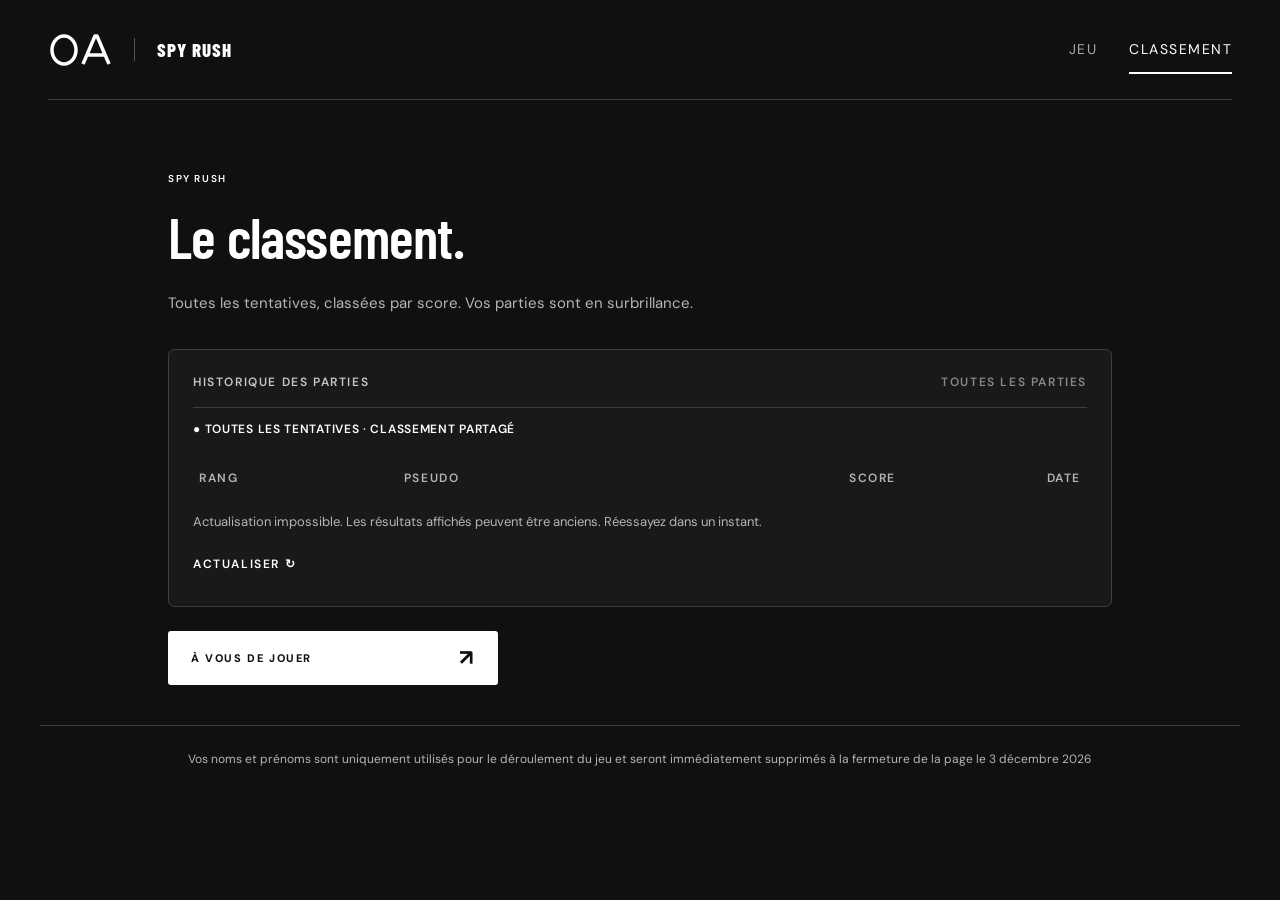
==== commit 05b6742c: "Add data-retention footer to game and ranking pages Display a notice on index.html and classement.ht" ====
--- a/classement.html
+++ b/classement.html
@@ -1 +1 @@
-<!doctype html><html lang="fr"><head><meta name="robots" content="noindex, nofollow"><meta charset="utf-8"><meta name="viewport" content="width=device-width,initial-scale=1"><meta name="theme-color" content="#111111"><title>Classement — Spy Rush</title><link rel="stylesheet" href="style.css?v=6"></head><body><header class="site-header"><a class="brand" href="./" aria-label="Spy Rush, accueil"><img class="oa-logo" src="assets/oa-logo.svg" alt="OA"><span class="game-brand">SPY RUSH</span></a><nav class="main-nav" aria-label="Navigation principale"><a href="index.html">Jeu</a><a href="classement.html" aria-current="page">Classement</a></nav></header><main class="ranking-page"><div class="eyebrow">SPY RUSH</div><h1>Le classement.</h1><p class="lead">Toutes les tentatives, classées par score. Vos parties sont en surbrillance.</p><section class="leaderboard-panel"><div class="panel-heading"><span>HISTORIQUE DES PARTIES</span><span id="attempt-count">TOUTES LES PARTIES</span></div><div id="board-mode" class="board-mode"></div><div class="table-scroll"><table><thead><tr><th scope="col">RANG</th><th scope="col">PSEUDO</th><th scope="col">SCORE</th><th scope="col">DATE</th></tr></thead><tbody id="leaderboard"></tbody></table></div><p id="board-status" class="muted" role="status"></p><p id="updated-at" class="muted"></p><button id="refresh-board" class="text-button">ACTUALISER ↻</button></section><a class="primary ranking-play" href="index.html">À VOUS DE JOUER <span>↗</span></a></main><script src="leaderboard.js?v=4"></script><script src="ranking.js?v=4"></script></body></html>+<!doctype html><html lang="fr"><head><meta name="robots" content="noindex, nofollow"><meta charset="utf-8"><meta name="viewport" content="width=device-width,initial-scale=1"><meta name="theme-color" content="#111111"><title>Classement — Spy Rush</title><link rel="stylesheet" href="style.css?v=7"></head><body><header class="site-header"><a class="brand" href="./" aria-label="Spy Rush, accueil"><img class="oa-logo" src="assets/oa-logo.svg" alt="OA"><span class="game-brand">SPY RUSH</span></a><nav class="main-nav" aria-label="Navigation principale"><a href="index.html">Jeu</a><a href="classement.html" aria-current="page">Classement</a></nav></header><main class="ranking-page"><div class="eyebrow">SPY RUSH</div><h1>Le classement.</h1><p class="lead">Toutes les tentatives, classées par score. Vos parties sont en surbrillance.</p><section class="leaderboard-panel"><div class="panel-heading"><span>HISTORIQUE DES PARTIES</span><span id="attempt-count">TOUTES LES PARTIES</span></div><div id="board-mode" class="board-mode"></div><div class="table-scroll"><table><thead><tr><th scope="col">RANG</th><th scope="col">PSEUDO</th><th scope="col">SCORE</th><th scope="col">DATE</th></tr></thead><tbody id="leaderboard"></tbody></table></div><p id="board-status" class="muted" role="status"></p><p id="updated-at" class="muted"></p><button id="refresh-board" class="text-button">ACTUALISER ↻</button></section><a class="primary ranking-play" href="index.html">À VOUS DE JOUER <span>↗</span></a></main><script src="leaderboard.js?v=4"></script><script src="ranking.js?v=4"></script><footer class="legal-footer">Vos noms et prénoms sont uniquement utilisés pour le déroulement du jeu et seront immédiatement supprimés à la fermeture de la page le 3 décembre 2026</footer></body></html>
--- a/style.css
+++ b/style.css
@@ -16,3 +16,5 @@
 /* Relance sur le côté du plateau, au-dessus sur les petits écrans. */
 .game-layout{display:grid;grid-template-columns:minmax(0,1fr) 112px;gap:20px;align-items:start}.game-retry{min-width:0;width:100%;padding:16px;gap:12px}
 @media(max-width:640px){.game-layout{grid-template-columns:minmax(0,1fr);gap:12px}.game-retry{grid-row:1;justify-self:end;width:auto}}
+
+.legal-footer{max-width:1200px;margin:0 auto;padding:24px 28px 32px;font-size:12px;line-height:1.6;color:var(--muted);text-align:center;border-top:1px solid var(--line)}
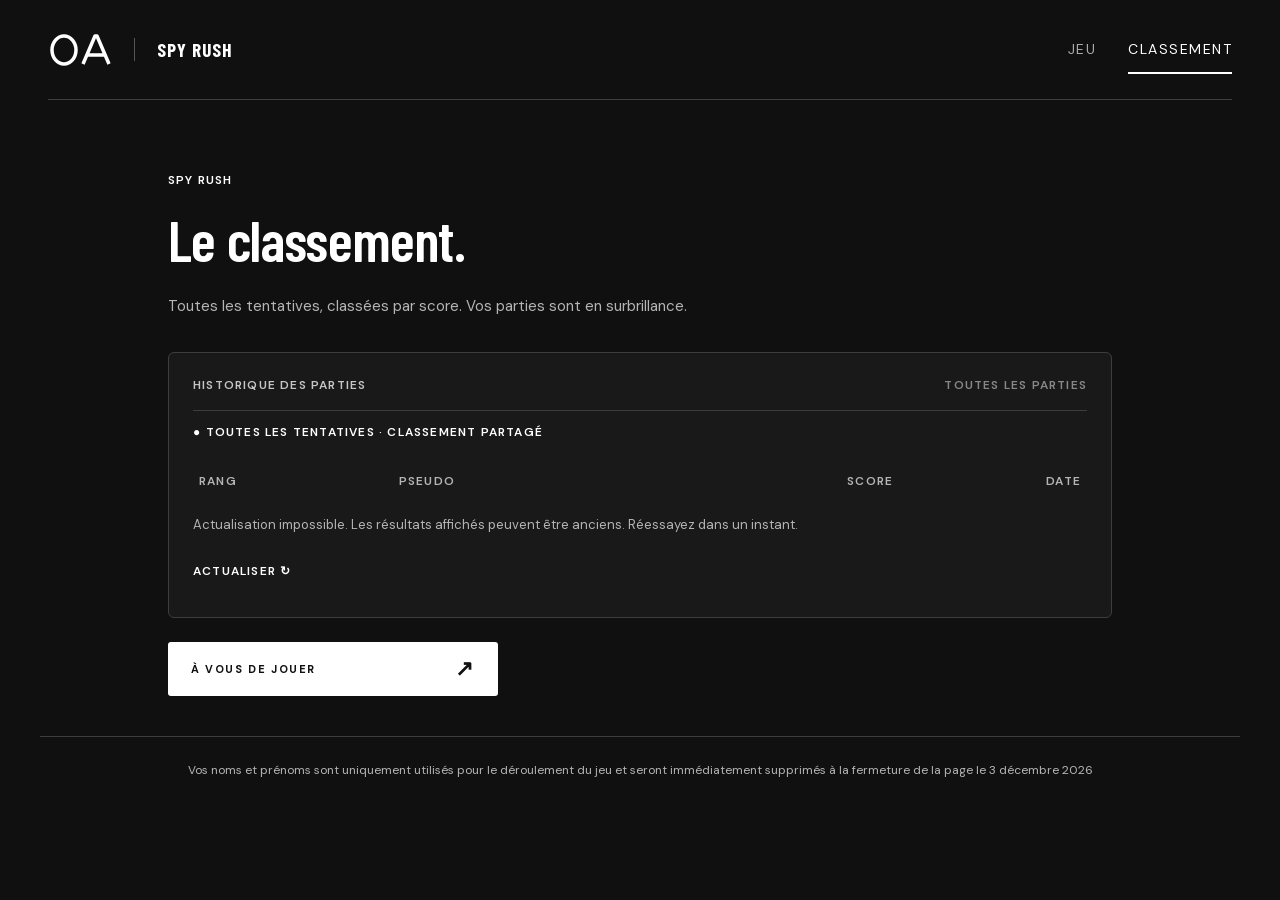
==== commit 6f2617e2: "feat: redraw the targets and self-host the fonts The sprites were drawn in colour and then flattened" ====
--- a/classement.html
+++ b/classement.html
@@ -1 +1,2 @@
-<!doctype html><html lang="fr"><head><meta name="robots" content="noindex, nofollow"><meta charset="utf-8"><meta name="viewport" content="width=device-width,initial-scale=1"><meta name="theme-color" content="#111111"><title>Classement — Spy Rush</title><link rel="stylesheet" href="style.css?v=7"></head><body><header class="site-header"><a class="brand" href="./" aria-label="Spy Rush, accueil"><img class="oa-logo" src="assets/oa-logo.svg" alt="OA"><span class="game-brand">SPY RUSH</span></a><nav class="main-nav" aria-label="Navigation principale"><a href="index.html">Jeu</a><a href="classement.html" aria-current="page">Classement</a></nav></header><main class="ranking-page"><div class="eyebrow">SPY RUSH</div><h1>Le classement.</h1><p class="lead">Toutes les tentatives, classées par score. Vos parties sont en surbrillance.</p><section class="leaderboard-panel"><div class="panel-heading"><span>HISTORIQUE DES PARTIES</span><span id="attempt-count">TOUTES LES PARTIES</span></div><div id="board-mode" class="board-mode"></div><div class="table-scroll"><table><thead><tr><th scope="col">RANG</th><th scope="col">PSEUDO</th><th scope="col">SCORE</th><th scope="col">DATE</th></tr></thead><tbody id="leaderboard"></tbody></table></div><p id="board-status" class="muted" role="status"></p><p id="updated-at" class="muted"></p><button id="refresh-board" class="text-button">ACTUALISER ↻</button></section><a class="primary ranking-play" href="index.html">À VOUS DE JOUER <span>↗</span></a></main><script src="leaderboard.js?v=4"></script><script src="ranking.js?v=4"></script><footer class="legal-footer">Vos noms et prénoms sont uniquement utilisés pour le déroulement du jeu et seront immédiatement supprimés à la fermeture de la page le 3 décembre 2026</footer></body></html>+<!doctype html><html lang="fr"><head><meta name="robots" content="noindex, nofollow"><meta charset="utf-8"><meta name="viewport" content="width=device-width,initial-scale=1"><meta name="theme-color" content="#111111"><title>Classement — Spy Rush</title><link rel="stylesheet" href="style.css?v=8"></head><body><header class="site-header"><a class="brand" href="./" aria-label="Spy Rush, accueil"><img class="oa-logo" src="assets/oa-logo.svg" alt="OA"><span class="game-brand">SPY RUSH</span></a><nav class="main-nav" aria-label="Navigation principale"><a href="index.html">Jeu</a><a href="classement.html" aria-current="page">Classement</a></nav></header><main class="ranking-page"><div class="eyebrow">SPY RUSH</div><h1>Le classement.</h1><p class="lead">Toutes les tentatives, classées par score. Vos parties sont en surbrillance.</p><section class="leaderboard-panel"><div class="panel-heading"><span>HISTORIQUE DES PARTIES</span><span id="attempt-count">TOUTES LES PARTIES</span></div><div id="board-mode" class="board-mode"></div><div class="table-scroll"><table><thead><tr><th scope="col">RANG</th><th scope="col">PSEUDO</th><th scope="col">SCORE</th><th scope="col">DATE</th></tr></thead><tbody id="leaderboard"></tbody></table></div><p id="board-status" class="muted" role="status"></p><p id="updated-at" class="muted"></p><button id="refresh-board" class="text-button">ACTUALISER ↻</button></section><a class="primary ranking-play" href="index.html">À VOUS DE JOUER <span>↗</span></a></main><script src="leaderboard.js?v=4"></script><script src="ranking.js?v=4"></script><footer class="legal-footer">Vos noms et prénoms sont uniquement utilisés pour le déroulement du jeu et seront immédiatement supprimés à la fermeture de la page le 3 décembre 2026</footer>
+</body></html>
--- a/style.css
+++ b/style.css
@@ -1,11 +1,13 @@
-@import url('https://fonts.googleapis.com/css2?family=Barlow+Condensed:wght@500;600;700;800&family=DM+Sans:wght@400;500;600;700&display=swap');
+@font-face{font-family:'Barlow Condensed';font-weight:500 600;font-display:swap;src:url(assets/fonts/barlow-condensed-600.woff2) format('woff2')}
+@font-face{font-family:'Barlow Condensed';font-weight:700 800;font-display:swap;src:url(assets/fonts/barlow-condensed-700.woff2) format('woff2')}
+@font-face{font-family:'DM Sans';font-weight:400 700;font-display:swap;src:url(assets/fonts/dm-sans.woff2) format('woff2')}
 :root{color-scheme:dark;--bg:#151515;--panel:#1e1e1e;--line:#3c3c3c;--text:#eeeeee;--muted:#9c9c9c;--lime:#e7e7e7;--red:#f39782;--display:'Barlow Condensed','Arial Narrow',Impact,sans-serif;--body:'DM Sans',Arial,sans-serif}*{box-sizing:border-box}body{margin:0;background:var(--bg);color:var(--text);font-family:var(--body);min-height:100svh;background-image:radial-gradient(ellipse at 80% 35%,#31313155,transparent 55%)}button,input{font:inherit}button,a,input{-webkit-tap-highlight-color:transparent}button{cursor:pointer}button:disabled{opacity:.5;cursor:default}button:focus-visible,a:focus-visible,input:focus-visible{outline:3px solid var(--lime);outline-offset:5px}[hidden]{display:none!important}.site-header{height:100px;margin:0 auto;width:calc(100% - 96px);max-width:1320px;display:flex;align-items:center;justify-content:space-between;border-bottom:1px solid var(--line)}.brand{color:var(--text);text-decoration:none;font:800 27px var(--display);letter-spacing:1px;display:flex;align-items:center;gap:10px}.brand-icon{color:var(--lime);font-size:36px}.brand-dot{height:6px;width:6px;background:var(--lime);border-radius:50%;align-self:flex-start;margin-top:10px}.header-tag,.status,.eyebrow,.panel-heading,.micro,.bottom-strip,.label,.game-footer,.site-footer,.board-mode,th,.stats span,form label,.text-button{font-size:10px;font-weight:600;letter-spacing:1.6px}.header-tag{color:var(--muted)}.header-tag span{margin:0 15px;color:#5b5b5b}.status{color:var(--lime);display:flex;gap:9px;align-items:center}i,.eyebrow>span{display:inline-block;width:6px;height:6px;background:var(--lime);border-radius:50%}main{max-width:1200px;margin:auto;padding:72px 28px 40px}.home{display:grid;grid-template-columns:1.15fr 1fr;gap:60px;align-items:center}.eyebrow{color:var(--lime);display:flex;align-items:center;gap:10px}h1{font:600 clamp(44px,4.5vw,68px)/1.04 var(--display);letter-spacing:-.8px;margin:26px 0 24px}h1 em{font-style:normal;color:var(--lime)}.lead{font-size:14px;line-height:1.9;color:var(--muted)}.mission-meta{display:flex;gap:33px;margin:32px 0}.mission-meta span{font-size:9px;letter-spacing:1.3px;color:var(--muted);display:flex;align-items:center;gap:9px}.mission-meta b{font:500 31px var(--display);color:var(--text)}.primary{background:var(--lime);border:0;border-radius:3px;color:#202020;padding:19px 23px;display:flex;gap:30px;align-items:center;justify-content:space-between;font-size:11px;letter-spacing:1.6px;font-weight:800;min-width:290px;transition:background .2s,transform .2s}.primary:hover{background:#f4f4f4;transform:translateY(-2px)}.primary span{font-size:22px;line-height:16px}.micro{font-size:8px;color:#888888;margin-top:17px;letter-spacing:1px}.briefing{background:#202020b3;border:1px solid var(--line);border-radius:7px;padding:23px}.panel-heading{display:flex;align-items:center;justify-content:space-between;gap:12px;color:#c6c6c6;font-size:9px;margin-bottom:17px}.small-dot{margin-right:7px}.panel-heading>span:last-child{color:#888888}.target-guide{display:grid;gap:7px}.guide-card{display:flex;align-items:center;gap:14px;border:1px solid #3e3e3e;background:#292929;border-radius:3px;height:80px;padding:0 16px 0 8px}.guide-card.bad{background:#262626;border-color:#3c3c3c}.guide-art{width:58px;height:74px;flex-shrink:0}.guide-art svg{width:100%;height:100%}.guide-copy{display:flex;flex-direction:column;gap:6px}.guide-copy strong{font-size:12px;font-weight:500}.guide-copy span{font-size:10px;color:var(--muted)}.guide-card>b{margin-left:auto;color:var(--lime);font:600 27px var(--display)}.guide-card.bad>b{color:var(--red)}.briefing-note{display:flex;gap:10px;margin-top:15px;color:var(--muted);font-size:10px;line-height:1.7}.briefing-note>span{font-size:16px;color:var(--lime)}.briefing-note p{margin:0}.briefing-note strong{color:#d4d4d4;font-weight:500}.bottom-strip{grid-column:1/-1;border-top:1px solid var(--line);display:flex;justify-content:space-between;padding-top:24px;color:var(--muted);font-size:8px;letter-spacing:1.2px}.bottom-strip i{margin-right:9px;width:4px;height:4px}.site-footer{max-width:1320px;margin:18px auto 0;padding:24px 48px;display:flex;justify-content:space-between;color:#6e6e6e;font-size:8px;letter-spacing:1.1px}.muted{color:var(--muted)}#game{max-width:860px;margin:auto;--accent:var(--lime)}#game[data-level="2"]{--accent:#f0c36f}#game[data-level="3"]{--accent:var(--red)}.game-heading{display:flex;justify-content:space-between;align-items:center}.game-heading #level{color:var(--accent);font-size:11px;letter-spacing:2px}.hud{display:flex;justify-content:space-between;margin:25px 0 16px}.label{display:block;color:var(--muted);font-size:9px}.hud strong{display:block;font:600 64px/1.1 var(--display);font-variant-numeric:tabular-nums}.time-block{text-align:right;color:var(--accent)}.time-track{height:3px;background:var(--line);margin-bottom:24px}.time-track>div{height:100%;background:var(--accent)}.arena-wrap{position:relative}.arena{position:relative;display:grid;grid-template-columns:repeat(4,1fr);gap:12px}.slot{position:relative;height:145px;border:1px solid #3d3d3d;background:radial-gradient(ellipse at bottom,#313131,#1f1f1f 70%);border-radius:5px}.target{position:absolute;inset:0;display:flex;align-items:center;justify-content:center;width:100%;height:100%;background:none;border:0;padding:4px;touch-action:manipulation;animation:pop-in var(--pop-duration) ease-out both}.target svg{height:100%;max-width:100%;pointer-events:none}.target.leaving{animation:pop-out .1s ease-in both}.feedback{position:absolute;transform:translate(-50%,-50%);z-index:5;pointer-events:none;color:var(--lime);font:700 35px var(--display);text-shadow:0 2px 10px #000;animation:float .65s ease-out forwards}.feedback.negative{color:var(--red)}.game-footer{display:flex;justify-content:space-between;gap:20px;margin-top:24px;font-size:8px;color:var(--muted)}.level-banner{position:absolute;top:40%;left:0;right:0;text-align:center;pointer-events:none;opacity:0;font:700 48px var(--display);color:var(--accent);text-shadow:0 3px 16px #000}.announce{animation:announce 1.3s ease-out}.urgent #timer{animation:blink .5s infinite alternate}.shake{animation:shake .22s ease-out}.end{display:grid;grid-template-columns:1fr 1fr;gap:70px;max-width:950px;margin:auto}.end h2{font:600 48px var(--display);margin:18px 0 8px}.end .muted{font-size:12px;line-height:1.8}.final-score{margin:30px 0;display:flex;flex-direction:column;gap:4px}.final-score strong{font:600 88px/1 var(--display);color:var(--lime)}.final-score>span:last-child{font-size:9px;letter-spacing:3px;color:var(--muted)}.stats{display:flex;justify-content:space-between;padding:19px 0;border-top:1px solid var(--line);border-bottom:1px solid var(--line);margin-bottom:26px}.stats strong{display:block;font:600 28px var(--display);margin-bottom:6px}.stats span{font-size:8px;color:var(--muted)}form label{font-size:9px;color:var(--muted)}.form-row{display:flex;margin-top:10px;gap:8px}input{width:100%;min-width:0;padding:15px;background:var(--panel);color:var(--text);border:1px solid var(--line);border-radius:3px}.form-row button{border:0;border-radius:3px;color:var(--bg);background:var(--lime);width:54px;font-size:22px;flex-shrink:0}.form-status{font-size:11px;color:var(--lime);min-height:30px;line-height:1.5}.result-panel .primary{width:100%}.leaderboard-panel{border:1px solid var(--line);border-radius:6px;padding:24px;align-self:start;background:#1f1f1fa0}.board-mode{color:var(--lime);font-size:8px;letter-spacing:.7px;padding:13px 0;border-top:1px solid var(--line)}table{border-collapse:collapse;width:100%;text-align:left;margin-top:8px}th{font-size:8px;color:var(--muted);padding:12px 6px}td{padding:14px 6px;font-size:12px;border-bottom:1px solid #373737;overflow-wrap:anywhere}td:first-child{color:var(--muted);font-size:10px}td:last-child,th:last-child{text-align:right}td:last-child{font:500 21px var(--display)}.player-row{background:#dddddd20;color:var(--lime)}.text-button{padding:10px 0;border:0;background:transparent;color:var(--lime);font-size:9px}@keyframes pop-in{from{opacity:0;transform:translateY(12px) scale(.75)}to{opacity:1;transform:none}}@keyframes pop-out{to{opacity:0;transform:scale(.7)}}@keyframes float{to{opacity:0;transform:translate(-50%,-160%)}}@keyframes shake{25%{transform:translateX(-5px)}75%{transform:translateX(5px)}}@keyframes blink{to{opacity:.4}}@keyframes announce{10%,65%{opacity:1;transform:scale(1)}0%,100%{opacity:0;transform:scale(1.1)}}
 @media(min-width:1450px){main{padding-top:100px}}@media(max-width:900px){.home{gap:30px}.site-header{width:calc(100% - 48px);height:80px}.header-tag{display:none}.mission-meta{gap:18px}main{padding-top:45px}.end{gap:30px}.site-footer{padding:24px}.bottom-strip>span:last-child{display:none}}@media(max-width:640px){main{padding:32px 20px 18px}.site-header{width:calc(100% - 40px);height:72px}.brand{font-size:23px}.status{font-size:8px;letter-spacing:1px}.home,.end{grid-template-columns:1fr;gap:32px}h1{font-size:47px;margin-top:23px}.eyebrow{font-size:8px;letter-spacing:1.1px}.lead{font-size:12px}.desktop{display:none}.mission-meta{gap:26px;margin:26px 0}.mission-meta span{font-size:8px}.primary{width:100%;min-width:0}.micro{font-size:7px;letter-spacing:.7px}.briefing{padding:17px}.guide-card{height:75px}.bottom-strip{padding-top:20px;font-size:7px}.site-footer{padding:20px;font-size:7px}.site-footer>span:last-child{display:none}.arena{grid-template-columns:repeat(3,1fr);gap:8px}.slot{height:112px}.hud strong{font-size:52px}.hud{margin-top:20px}.time-track{margin-bottom:16px}.game-footer{font-size:7px;line-height:1.6}.game-footer>span:last-child{display:none}.end h2{font-size:43px}.leaderboard-panel{padding:20px}}
 @media(prefers-reduced-motion:reduce){*,*:before,*:after{scroll-behavior:auto!important}.target{animation:none}.target.leaving{opacity:.3}.shake{animation:none}.urgent #timer{animation:none;color:var(--red)}.feedback{animation:float .15s forwards}.announce{animation:announce 1.3s linear}.primary{transition:none}}
 
 /* Monogramme OA et identité monochrome. */
 :root{--bg:#101010;--panel:#1b1b1b;--line:#3d3d3d;--text:#fff;--muted:#b5b5b5;--lime:#fff}
-body{background:#101010}.site-header{gap:24px}.brand{gap:22px}.oa-logo{width:64px;height:36px;object-fit:contain}.game-brand{font-size:19px;border-left:1px solid #555;padding-left:22px;white-space:nowrap}.main-nav{display:flex;gap:32px;align-items:center}.main-nav a{color:#aaa;text-decoration:none;text-transform:uppercase;font-size:14px;letter-spacing:1.5px;padding:14px 0;border-bottom:2px solid transparent}.main-nav a:hover,.main-nav a[aria-current=page]{color:#fff;border-color:#fff}.primary{background:#fff;color:#111}.primary:hover{background:#dedede}.form-row button{color:#111}.briefing,.leaderboard-panel{background:#191919}.guide-card,.guide-card.bad{background:#242424;border-color:#414141}.guide-card.good>b{color:#fff}.guide-art svg,.target svg{filter:grayscale(1)}.target{color:#fff}.slot{background:radial-gradient(ellipse at bottom,#383838,#191919 70%);border-color:#424242}.player-row{background:#ffffff16;color:#fff}.player-note{font-size:12px;color:var(--muted);line-height:1.6;margin:10px 0 18px}#player-form{max-width:390px}#player-name{margin-top:10px}#player-form label{font-size:12px}.ranking-page{max-width:860px}.ranking-page h1{margin:22px 0}.ranking-page .leaderboard-panel{margin-top:32px}.ranking-play{max-width:330px;margin-top:24px;text-decoration:none}.ranking-page td{font-size:16px;padding:20px 10px}.ranking-page td:last-child{font-size:25px}.ranking-page th{font-size:12px}.ranking-page .muted{font-size:13px;line-height:1.7}.ranking-page .board-mode,.ranking-page .panel-heading,.ranking-page .text-button{font-size:12px}.feedback{color:#fff}
+body{background:#101010}.site-header{gap:24px}.brand{gap:22px}.oa-logo{width:64px;height:36px;object-fit:contain}.game-brand{font-size:19px;border-left:1px solid #555;padding-left:22px;white-space:nowrap}.main-nav{display:flex;gap:32px;align-items:center}.main-nav a{color:#aaa;text-decoration:none;text-transform:uppercase;font-size:14px;letter-spacing:1.5px;padding:14px 0;border-bottom:2px solid transparent}.main-nav a:hover,.main-nav a[aria-current=page]{color:#fff;border-color:#fff}.primary{background:#fff;color:#111}.primary:hover{background:#dedede}.form-row button{color:#111}.briefing,.leaderboard-panel{background:#191919}.guide-card,.guide-card.bad{background:#242424;border-color:#414141}.guide-card.good>b{color:#fff}.target{color:#fff}.slot{background:radial-gradient(ellipse at bottom,#383838,#191919 70%);border-color:#424242}.player-row{background:#ffffff16;color:#fff}.player-note{font-size:12px;color:var(--muted);line-height:1.6;margin:10px 0 18px}#player-form{max-width:390px}#player-name{margin-top:10px}#player-form label{font-size:12px}.ranking-page{max-width:860px}.ranking-page h1{margin:22px 0}.ranking-page .leaderboard-panel{margin-top:32px}.ranking-play{max-width:330px;margin-top:24px;text-decoration:none}.ranking-page td{font-size:16px;padding:20px 10px}.ranking-page td:last-child{font-size:25px}.ranking-page th{font-size:12px}.ranking-page .muted{font-size:13px;line-height:1.7}.ranking-page .board-mode,.ranking-page .panel-heading,.ranking-page .text-button{font-size:12px}.feedback{color:#fff}
 @media(max-width:640px){.site-header{height:auto;min-height:112px;flex-wrap:wrap;gap:10px;padding:17px 0 10px}.brand{gap:14px}.oa-logo{width:54px;height:30px}.game-brand{font-size:17px;padding-left:14px}.main-nav{order:3;width:100%;gap:28px}.main-nav a{font-size:13px;padding:8px 0}.status{font-size:7px;letter-spacing:.4px}.ranking-page td{font-size:14px}.ranking-page th{font-size:10px}.ranking-page .board-mode{font-size:10px}.ranking-page .leaderboard-panel{padding:16px}}
 /* Attempt history: distinguish this browser's player, including repeated names. */
 .table-scroll{overflow-x:auto}.end .table-scroll{max-height:530px;overflow:auto}.player-row{background:#ffffff20}.player-row td:first-child{box-shadow:inset 3px 0 #fff;color:#fff}.ranking-page td:nth-child(3){font:500 25px var(--display);text-align:right}.ranking-page td:last-child{font:400 12px var(--body);color:var(--muted);white-space:nowrap}.ranking-page th:nth-child(3){text-align:right}.ranking-page{max-width:1000px}.ranking-page .lead{font-size:15px}
@@ -13,8 +15,22 @@
 /* Descriptions longues et relance immédiate. */
 .guide-card{height:auto;min-height:80px;padding-top:8px;padding-bottom:8px}.guide-copy{min-width:0}.guide-copy span{line-height:1.5}.guide-card>b{flex-shrink:0}.retry-button{margin-bottom:26px}
 
-/* Relance sur le côté du plateau, au-dessus sur les petits écrans. */
-.game-layout{display:grid;grid-template-columns:minmax(0,1fr) 112px;gap:20px;align-items:start}.game-retry{min-width:0;width:100%;padding:16px;gap:12px}
-@media(max-width:640px){.game-layout{grid-template-columns:minmax(0,1fr);gap:12px}.game-retry{grid-row:1;justify-self:end;width:auto}}
+/* Mode jeu : le plateau occupe tout l'écran, sans défilement ni zoom. */
+body.playing{overflow:hidden;overscroll-behavior:none;touch-action:manipulation}body.playing .site-header{display:none}
+body.playing main{max-width:none;height:100vh;height:100dvh;display:flex;flex-direction:column;justify-content:center;padding:max(12px,env(safe-area-inset-top)) max(16px,env(safe-area-inset-right)) max(12px,env(safe-area-inset-bottom)) max(16px,env(safe-area-inset-left))}
+#game{display:flex;flex-direction:column;flex:1;min-height:0;width:100%;max-height:820px;user-select:none;-webkit-user-select:none;-webkit-touch-callout:none}
+.game-actions{display:flex;gap:8px}.chip-button{border:1px solid var(--line);border-radius:999px;background:transparent;color:var(--muted);font-size:11px;font-weight:600;letter-spacing:1.2px;padding:0 14px;min-height:36px;min-width:36px}.chip-button:hover{color:#fff;border-color:#777}
+.hud{margin:10px 0 8px;align-items:flex-end}.hud strong{font-size:clamp(44px,11vw,64px);line-height:1}.time-track{height:4px;margin-bottom:12px}
+.arena-wrap{flex:1;min-height:0}.arena{height:100%;grid-template-rows:repeat(3,minmax(0,1fr))}.slot{height:auto;min-height:0}
+.target{cursor:pointer}.slot.hit-good{animation:hit-good .3s ease-out}.slot.hit-bad{animation:hit-bad .3s ease-out}
+.countdown{position:absolute;inset:0;display:flex;align-items:center;justify-content:center;pointer-events:none;opacity:0;font:700 clamp(96px,30vw,180px) var(--display);text-shadow:0 4px 24px #000}.countdown.announce{animation:count .6s ease-out}
+@keyframes hit-good{from{box-shadow:inset 0 0 0 3px #fff,0 0 22px #ffffff80;background:#4a4a4a}}@keyframes hit-bad{from{box-shadow:inset 0 0 0 3px var(--red);background:#5a2b24}}@keyframes count{0%{opacity:0;transform:scale(1.5)}20%,70%{opacity:1;transform:none}100%{opacity:0;transform:scale(.85)}}
+@media(max-width:640px){.arena{grid-template-columns:repeat(3,1fr);grid-template-rows:repeat(4,minmax(0,1fr))}.slot{height:auto}}
+@media(orientation:landscape) and (max-height:520px){.arena{grid-template-columns:repeat(6,1fr);grid-template-rows:repeat(2,minmax(0,1fr));gap:8px}.hud{margin:4px 0}.hud strong{font-size:34px}.hud .label{display:none}.time-track{margin-bottom:8px}}
+@media(prefers-reduced-motion:reduce){.slot.hit-good,.slot.hit-bad{animation-duration:.12s}.countdown.announce{animation:count .6s linear}}
 
-.legal-footer{max-width:1200px;margin:0 auto;padding:24px 28px 32px;font-size:12px;line-height:1.6;color:var(--muted);text-align:center;border-top:1px solid var(--line)}
+/* Accent unique pour le détail qui rend une cible sûre, et textes lisibles sur téléphone. */
+:root{--accent-good:#c6f26b}.guide-card.good>b,.feedback{color:var(--accent-good)}.feedback.negative{color:var(--red)}@keyframes hit-good{from{box-shadow:inset 0 0 0 3px var(--accent-good),0 0 22px #c6f26b66;background:#3d4a2a}}
+.eyebrow,.panel-heading,.label,.board-mode,th,.stats span,form label,.text-button,.micro,.mission-meta span,.final-score>span:last-child{font-size:12px;letter-spacing:1.2px}
+.guide-copy strong{font-size:15px}.guide-copy span,.briefing-note{font-size:13px}.guide-art{width:64px;height:76px}.end .muted,.form-status{font-size:14px}td{font-size:15px}td:first-child{font-size:13px}.text-button{min-height:44px}.game-heading #level{font-size:13px}
+.legal-footer{max-width:1200px;margin:0 auto;padding:24px 28px 32px;font-size:12px;line-height:1.6;color:var(--muted);text-align:center;border-top:1px solid var(--line)}body.playing .legal-footer{display:none}
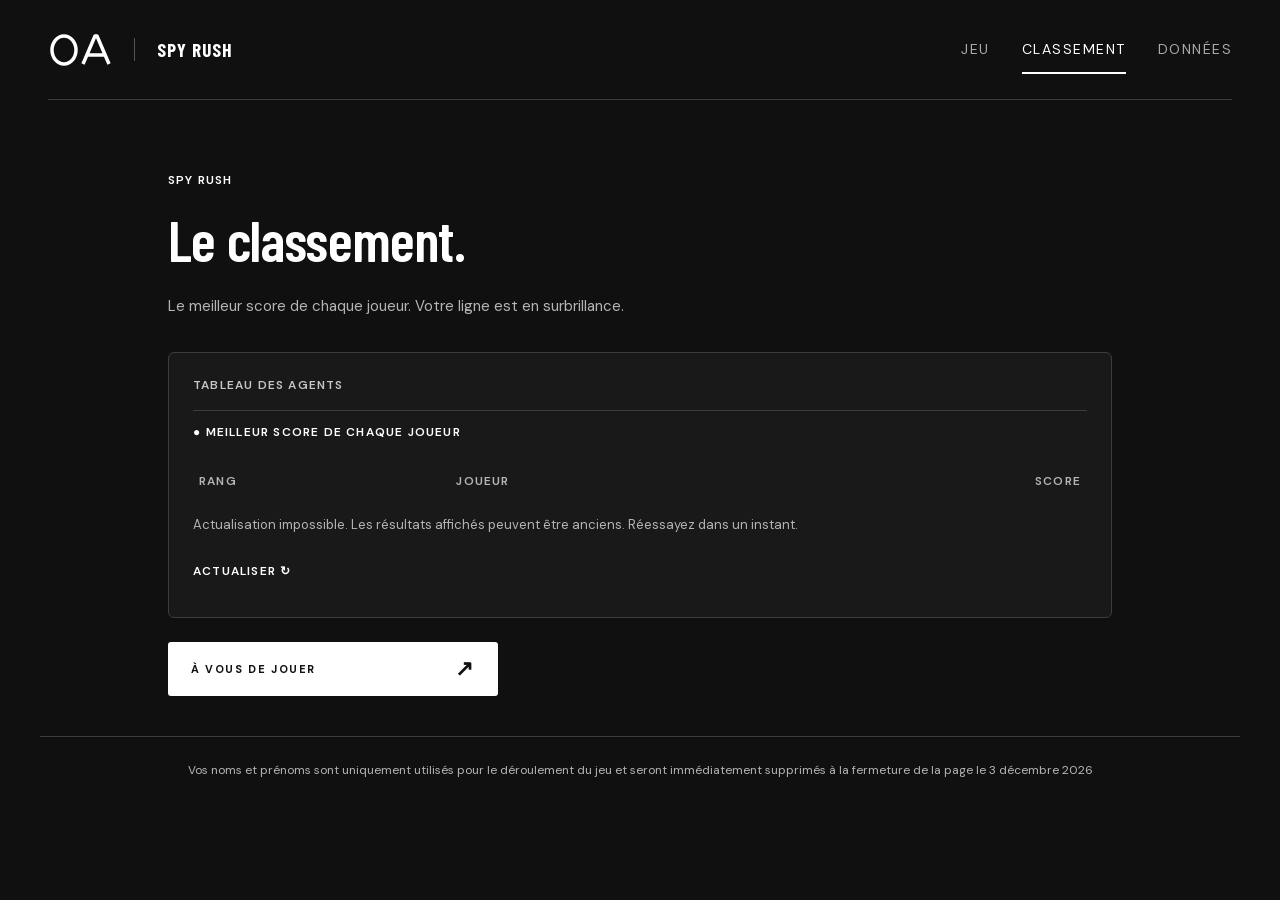
==== commit 6d7702ca: "feat: verify scores server-side, rank players by best score, add combo The ranking now carries real " ====
--- a/classement.html
+++ b/classement.html
@@ -1,2 +1,2 @@
-<!doctype html><html lang="fr"><head><meta name="robots" content="noindex, nofollow"><meta charset="utf-8"><meta name="viewport" content="width=device-width,initial-scale=1"><meta name="theme-color" content="#111111"><title>Classement — Spy Rush</title><link rel="stylesheet" href="style.css?v=8"></head><body><header class="site-header"><a class="brand" href="./" aria-label="Spy Rush, accueil"><img class="oa-logo" src="assets/oa-logo.svg" alt="OA"><span class="game-brand">SPY RUSH</span></a><nav class="main-nav" aria-label="Navigation principale"><a href="index.html">Jeu</a><a href="classement.html" aria-current="page">Classement</a></nav></header><main class="ranking-page"><div class="eyebrow">SPY RUSH</div><h1>Le classement.</h1><p class="lead">Toutes les tentatives, classées par score. Vos parties sont en surbrillance.</p><section class="leaderboard-panel"><div class="panel-heading"><span>HISTORIQUE DES PARTIES</span><span id="attempt-count">TOUTES LES PARTIES</span></div><div id="board-mode" class="board-mode"></div><div class="table-scroll"><table><thead><tr><th scope="col">RANG</th><th scope="col">PSEUDO</th><th scope="col">SCORE</th><th scope="col">DATE</th></tr></thead><tbody id="leaderboard"></tbody></table></div><p id="board-status" class="muted" role="status"></p><p id="updated-at" class="muted"></p><button id="refresh-board" class="text-button">ACTUALISER ↻</button></section><a class="primary ranking-play" href="index.html">À VOUS DE JOUER <span>↗</span></a></main><script src="leaderboard.js?v=4"></script><script src="ranking.js?v=4"></script><footer class="legal-footer">Vos noms et prénoms sont uniquement utilisés pour le déroulement du jeu et seront immédiatement supprimés à la fermeture de la page le 3 décembre 2026</footer>
-</body></html>+<!doctype html><html lang="fr"><head><meta name="robots" content="noindex, nofollow"><meta charset="utf-8"><meta name="viewport" content="width=device-width,initial-scale=1,viewport-fit=cover"><meta name="theme-color" content="#101010"><title>Classement — Spy Rush</title><link rel="stylesheet" href="style.css?v=9"></head><body><header class="site-header"><a class="brand" href="./" aria-label="Spy Rush, accueil"><img class="oa-logo" src="assets/oa-logo.svg" alt="OA"><span class="game-brand">SPY RUSH</span></a><nav class="main-nav" aria-label="Navigation principale"><a href="index.html">Jeu</a><a href="classement.html" aria-current="page">Classement</a><a href="confidentialite.html">Données</a></nav></header><main class="ranking-page"><div class="eyebrow">SPY RUSH</div><h1>Le classement.</h1><p class="lead">Le meilleur score de chaque joueur. Votre ligne est en surbrillance.</p><section class="leaderboard-panel"><div class="panel-heading"><span>TABLEAU DES AGENTS</span><span id="player-count"></span></div><div class="board-mode">● MEILLEUR SCORE DE CHAQUE JOUEUR</div><div class="table-scroll"><table><thead><tr><th scope="col">RANG</th><th scope="col">JOUEUR</th><th scope="col">SCORE</th></tr></thead><tbody id="leaderboard"></tbody></table></div><p id="board-status" class="muted" role="status"></p><p id="updated-at" class="muted"></p><button id="refresh-board" class="text-button">ACTUALISER ↻</button></section><a class="primary ranking-play" href="index.html">À VOUS DE JOUER <span>↗</span></a></main><script src="leaderboard.js?v=5"></script><script src="ranking.js?v=5"></script><footer class="legal-footer">Vos noms et prénoms sont uniquement utilisés pour le déroulement du jeu et seront immédiatement supprimés à la fermeture de la page le 3 décembre 2026</footer>
+</body></html>
--- a/style.css
+++ b/style.css
@@ -10,7 +10,7 @@
 body{background:#101010}.site-header{gap:24px}.brand{gap:22px}.oa-logo{width:64px;height:36px;object-fit:contain}.game-brand{font-size:19px;border-left:1px solid #555;padding-left:22px;white-space:nowrap}.main-nav{display:flex;gap:32px;align-items:center}.main-nav a{color:#aaa;text-decoration:none;text-transform:uppercase;font-size:14px;letter-spacing:1.5px;padding:14px 0;border-bottom:2px solid transparent}.main-nav a:hover,.main-nav a[aria-current=page]{color:#fff;border-color:#fff}.primary{background:#fff;color:#111}.primary:hover{background:#dedede}.form-row button{color:#111}.briefing,.leaderboard-panel{background:#191919}.guide-card,.guide-card.bad{background:#242424;border-color:#414141}.guide-card.good>b{color:#fff}.target{color:#fff}.slot{background:radial-gradient(ellipse at bottom,#383838,#191919 70%);border-color:#424242}.player-row{background:#ffffff16;color:#fff}.player-note{font-size:12px;color:var(--muted);line-height:1.6;margin:10px 0 18px}#player-form{max-width:390px}#player-name{margin-top:10px}#player-form label{font-size:12px}.ranking-page{max-width:860px}.ranking-page h1{margin:22px 0}.ranking-page .leaderboard-panel{margin-top:32px}.ranking-play{max-width:330px;margin-top:24px;text-decoration:none}.ranking-page td{font-size:16px;padding:20px 10px}.ranking-page td:last-child{font-size:25px}.ranking-page th{font-size:12px}.ranking-page .muted{font-size:13px;line-height:1.7}.ranking-page .board-mode,.ranking-page .panel-heading,.ranking-page .text-button{font-size:12px}.feedback{color:#fff}
 @media(max-width:640px){.site-header{height:auto;min-height:112px;flex-wrap:wrap;gap:10px;padding:17px 0 10px}.brand{gap:14px}.oa-logo{width:54px;height:30px}.game-brand{font-size:17px;padding-left:14px}.main-nav{order:3;width:100%;gap:28px}.main-nav a{font-size:13px;padding:8px 0}.status{font-size:7px;letter-spacing:.4px}.ranking-page td{font-size:14px}.ranking-page th{font-size:10px}.ranking-page .board-mode{font-size:10px}.ranking-page .leaderboard-panel{padding:16px}}
 /* Attempt history: distinguish this browser's player, including repeated names. */
-.table-scroll{overflow-x:auto}.end .table-scroll{max-height:530px;overflow:auto}.player-row{background:#ffffff20}.player-row td:first-child{box-shadow:inset 3px 0 #fff;color:#fff}.ranking-page td:nth-child(3){font:500 25px var(--display);text-align:right}.ranking-page td:last-child{font:400 12px var(--body);color:var(--muted);white-space:nowrap}.ranking-page th:nth-child(3){text-align:right}.ranking-page{max-width:1000px}.ranking-page .lead{font-size:15px}
+.table-scroll{overflow-x:auto}.end .table-scroll{max-height:530px;overflow:auto}.player-row{background:#ffffff20}.player-row td:first-child{box-shadow:inset 3px 0 #fff;color:#fff}.ranking-page td:nth-child(3){font:500 25px var(--display);text-align:right}.ranking-page th:nth-child(3){text-align:right}.ranking-page{max-width:1000px}.ranking-page .lead{font-size:15px}
 
 /* Descriptions longues et relance immédiate. */
 .guide-card{height:auto;min-height:80px;padding-top:8px;padding-bottom:8px}.guide-copy{min-width:0}.guide-copy span{line-height:1.5}.guide-card>b{flex-shrink:0}.retry-button{margin-bottom:26px}
@@ -33,4 +33,12 @@
 :root{--accent-good:#c6f26b}.guide-card.good>b,.feedback{color:var(--accent-good)}.feedback.negative{color:var(--red)}@keyframes hit-good{from{box-shadow:inset 0 0 0 3px var(--accent-good),0 0 22px #c6f26b66;background:#3d4a2a}}
 .eyebrow,.panel-heading,.label,.board-mode,th,.stats span,form label,.text-button,.micro,.mission-meta span,.final-score>span:last-child{font-size:12px;letter-spacing:1.2px}
 .guide-copy strong{font-size:15px}.guide-copy span,.briefing-note{font-size:13px}.guide-art{width:64px;height:76px}.end .muted,.form-status{font-size:14px}td{font-size:15px}td:first-child{font-size:13px}.text-button{min-height:44px}.game-heading #level{font-size:13px}
+
+/* Identité du joueur, combo, résultat et page Données. */
+.name-fields{display:grid;grid-template-columns:1fr 1fr;gap:10px}.name-fields input{margin-top:8px}#player-form{max-width:420px}.form-error{color:var(--red);font-size:13px;line-height:1.5;margin:8px 0 0;min-height:0}.player-note a,.privacy-page a{color:#fff}
+.combo{text-align:center;color:var(--muted);transition:color .15s}.combo strong{font-size:clamp(30px,8vw,46px);line-height:1.15}.combo:not([data-level="1"]){color:var(--accent-good)}.combo-pips{display:flex;gap:4px;justify-content:center;margin-top:4px}.combo-pips i{width:14px;height:4px;border-radius:2px;background:var(--line)}.combo-pips i.on{background:var(--accent-good)}.combo.bump strong{animation:bump .35s ease-out}@keyframes bump{30%{transform:scale(1.5)}}
+.unranked{margin-left:12px;color:var(--red);font-size:11px;letter-spacing:1.2px}
+.record{align-self:flex-start;margin-top:10px;padding:6px 10px;border:1px solid var(--line);border-radius:3px;color:var(--muted)}.record.new{border-color:var(--accent-good);color:var(--accent-good);animation:bump .5s ease-out}.standing{font-size:16px;line-height:1.5;margin:0 0 22px;min-height:24px}.final-score{margin:24px 0 14px}.stats{display:grid;grid-template-columns:repeat(4,1fr);gap:8px;margin-bottom:14px}.stats span{font-size:10px;letter-spacing:.8px}
+.privacy-page h2{font:600 26px var(--display);margin:26px 0 8px}.privacy-page h2:first-child{margin-top:0}.privacy-page p,.privacy-page li{font-size:15px;line-height:1.7;color:#d0d0d0}.privacy-page ul{padding-left:20px;margin:0}.privacy-page code{font-size:14px}.privacy-page .leaderboard-panel .primary{margin:8px 0 0}
+@media(max-width:640px){.main-nav{gap:22px}}@media(orientation:landscape) and (max-height:520px){.combo-pips{display:none}.combo strong{font-size:26px}}@media(prefers-reduced-motion:reduce){.combo.bump strong,.record.new{animation:none}}
 .legal-footer{max-width:1200px;margin:0 auto;padding:24px 28px 32px;font-size:12px;line-height:1.6;color:var(--muted);text-align:center;border-top:1px solid var(--line)}body.playing .legal-footer{display:none}
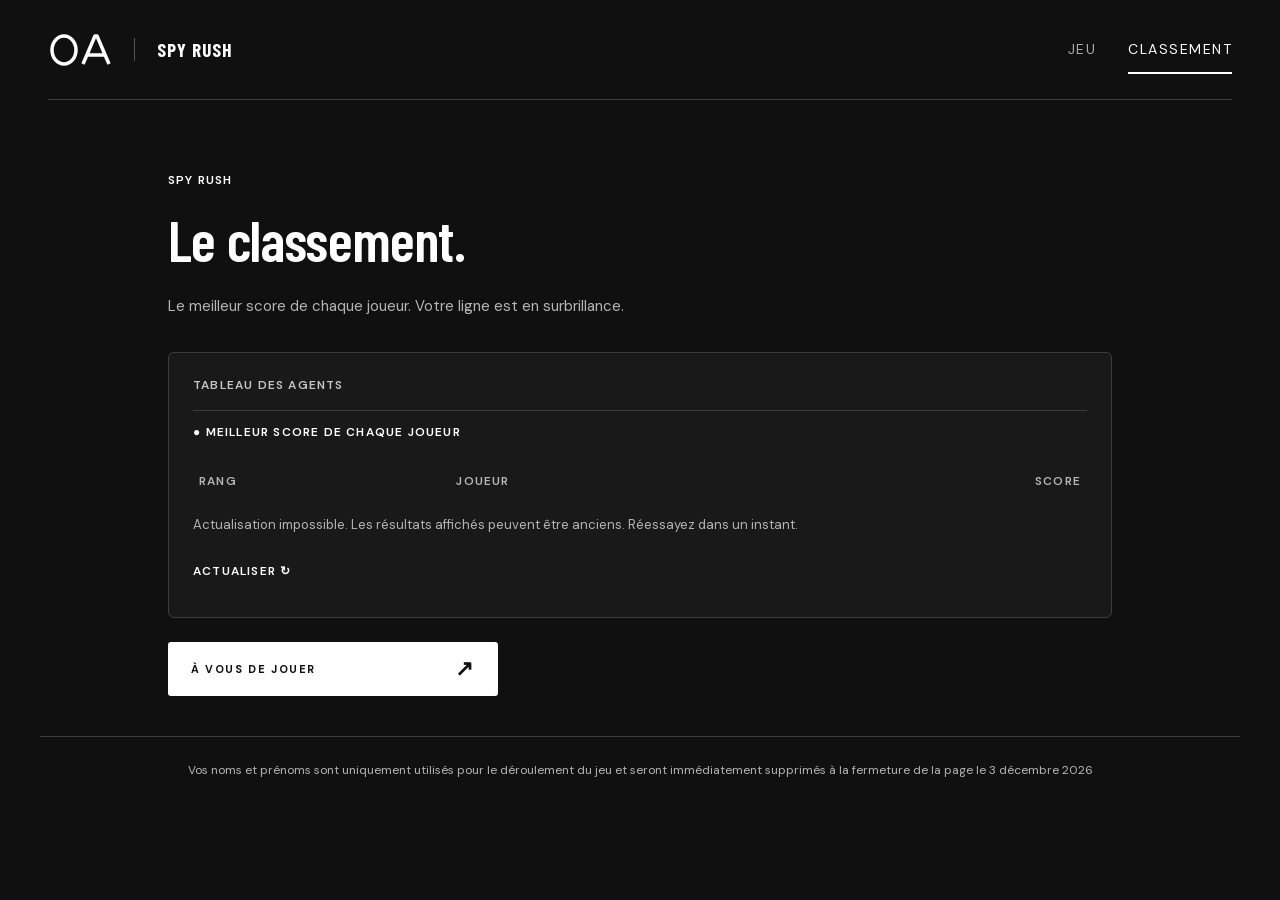
==== commit 381bcddb: "feat: remove the data page and its leftovers Retire la page Données (confidentialite.html) et tout c" ====
--- a/classement.html
+++ b/classement.html
@@ -1,2 +1,2 @@
-<!doctype html><html lang="fr"><head><meta name="robots" content="noindex, nofollow"><meta charset="utf-8"><meta name="viewport" content="width=device-width,initial-scale=1,viewport-fit=cover"><meta name="theme-color" content="#101010"><title>Classement — Spy Rush</title><link rel="stylesheet" href="style.css?v=9"></head><body><header class="site-header"><a class="brand" href="./" aria-label="Spy Rush, accueil"><img class="oa-logo" src="assets/oa-logo.svg" alt="OA"><span class="game-brand">SPY RUSH</span></a><nav class="main-nav" aria-label="Navigation principale"><a href="index.html">Jeu</a><a href="classement.html" aria-current="page">Classement</a><a href="confidentialite.html">Données</a></nav></header><main class="ranking-page"><div class="eyebrow">SPY RUSH</div><h1>Le classement.</h1><p class="lead">Le meilleur score de chaque joueur. Votre ligne est en surbrillance.</p><section class="leaderboard-panel"><div class="panel-heading"><span>TABLEAU DES AGENTS</span><span id="player-count"></span></div><div class="board-mode">● MEILLEUR SCORE DE CHAQUE JOUEUR</div><div class="table-scroll"><table><thead><tr><th scope="col">RANG</th><th scope="col">JOUEUR</th><th scope="col">SCORE</th></tr></thead><tbody id="leaderboard"></tbody></table></div><p id="board-status" class="muted" role="status"></p><p id="updated-at" class="muted"></p><button id="refresh-board" class="text-button">ACTUALISER ↻</button></section><a class="primary ranking-play" href="index.html">À VOUS DE JOUER <span>↗</span></a></main><script src="leaderboard.js?v=5"></script><script src="ranking.js?v=5"></script><footer class="legal-footer">Vos noms et prénoms sont uniquement utilisés pour le déroulement du jeu et seront immédiatement supprimés à la fermeture de la page le 3 décembre 2026</footer>
+<!doctype html><html lang="fr"><head><meta name="robots" content="noindex, nofollow"><meta charset="utf-8"><meta name="viewport" content="width=device-width,initial-scale=1,viewport-fit=cover"><meta name="theme-color" content="#101010"><title>Classement — Spy Rush</title><link rel="stylesheet" href="style.css?v=11"></head><body><header class="site-header"><a class="brand" href="./" aria-label="Spy Rush, accueil"><img class="oa-logo" src="assets/oa-logo.svg" alt="OA"><span class="game-brand">SPY RUSH</span></a><nav class="main-nav" aria-label="Navigation principale"><a href="index.html">Jeu</a><a href="classement.html" aria-current="page">Classement</a></nav></header><main class="ranking-page"><div class="eyebrow">SPY RUSH</div><h1>Le classement.</h1><p class="lead">Le meilleur score de chaque joueur. Votre ligne est en surbrillance.</p><section class="leaderboard-panel"><div class="panel-heading"><span>TABLEAU DES AGENTS</span><span id="player-count"></span></div><div class="board-mode">● MEILLEUR SCORE DE CHAQUE JOUEUR</div><div class="table-scroll"><table><thead><tr><th scope="col">RANG</th><th scope="col">JOUEUR</th><th scope="col">SCORE</th></tr></thead><tbody id="leaderboard"></tbody></table></div><p id="board-status" class="muted" role="status"></p><p id="updated-at" class="muted"></p><button id="refresh-board" class="text-button">ACTUALISER ↻</button></section><a class="primary ranking-play" href="index.html">À VOUS DE JOUER <span>↗</span></a></main><script src="leaderboard.js?v=6"></script><script src="ranking.js?v=5"></script><footer class="legal-footer">Vos noms et prénoms sont uniquement utilisés pour le déroulement du jeu et seront immédiatement supprimés à la fermeture de la page le 3 décembre 2026</footer>
 </body></html>
--- a/style.css
+++ b/style.css
@@ -34,11 +34,10 @@
 .eyebrow,.panel-heading,.label,.board-mode,th,.stats span,form label,.text-button,.micro,.mission-meta span,.final-score>span:last-child{font-size:12px;letter-spacing:1.2px}
 .guide-copy strong{font-size:15px}.guide-copy span,.briefing-note{font-size:13px}.guide-art{width:64px;height:76px}.end .muted,.form-status{font-size:14px}td{font-size:15px}td:first-child{font-size:13px}.text-button{min-height:44px}.game-heading #level{font-size:13px}
 
-/* Identité du joueur, combo, résultat et page Données. */
-.name-fields{display:grid;grid-template-columns:1fr 1fr;gap:10px}.name-fields input{margin-top:8px}#player-form{max-width:420px}.form-error{color:var(--red);font-size:13px;line-height:1.5;margin:8px 0 0;min-height:0}.player-note a,.privacy-page a{color:#fff}
+/* Identité du joueur, combo, résultat. */
+.name-fields{display:grid;grid-template-columns:1fr 1fr;gap:10px}.name-fields input{margin-top:8px}#player-form{max-width:420px}.form-error{color:var(--red);font-size:13px;line-height:1.5;margin:8px 0 0;min-height:0}
 .combo{text-align:center;color:var(--muted);transition:color .15s}.combo strong{font-size:clamp(30px,8vw,46px);line-height:1.15}.combo:not([data-level="1"]){color:var(--accent-good)}.combo-pips{display:flex;gap:4px;justify-content:center;margin-top:4px}.combo-pips i{width:14px;height:4px;border-radius:2px;background:var(--line)}.combo-pips i.on{background:var(--accent-good)}.combo.bump strong{animation:bump .35s ease-out}@keyframes bump{30%{transform:scale(1.5)}}
 .unranked{margin-left:12px;color:var(--red);font-size:11px;letter-spacing:1.2px}
 .record{align-self:flex-start;margin-top:10px;padding:6px 10px;border:1px solid var(--line);border-radius:3px;color:var(--muted)}.record.new{border-color:var(--accent-good);color:var(--accent-good);animation:bump .5s ease-out}.standing{font-size:16px;line-height:1.5;margin:0 0 22px;min-height:24px}.final-score{margin:24px 0 14px}.stats{display:grid;grid-template-columns:repeat(4,1fr);gap:8px;margin-bottom:14px}.stats span{font-size:10px;letter-spacing:.8px}
-.privacy-page h2{font:600 26px var(--display);margin:26px 0 8px}.privacy-page h2:first-child{margin-top:0}.privacy-page p,.privacy-page li{font-size:15px;line-height:1.7;color:#d0d0d0}.privacy-page ul{padding-left:20px;margin:0}.privacy-page code{font-size:14px}.privacy-page .leaderboard-panel .primary{margin:8px 0 0}
 @media(max-width:640px){.main-nav{gap:22px}}@media(orientation:landscape) and (max-height:520px){.combo-pips{display:none}.combo strong{font-size:26px}}@media(prefers-reduced-motion:reduce){.combo.bump strong,.record.new{animation:none}}
 .legal-footer{max-width:1200px;margin:0 auto;padding:24px 28px 32px;font-size:12px;line-height:1.6;color:var(--muted);text-align:center;border-top:1px solid var(--line)}body.playing .legal-footer{display:none}
